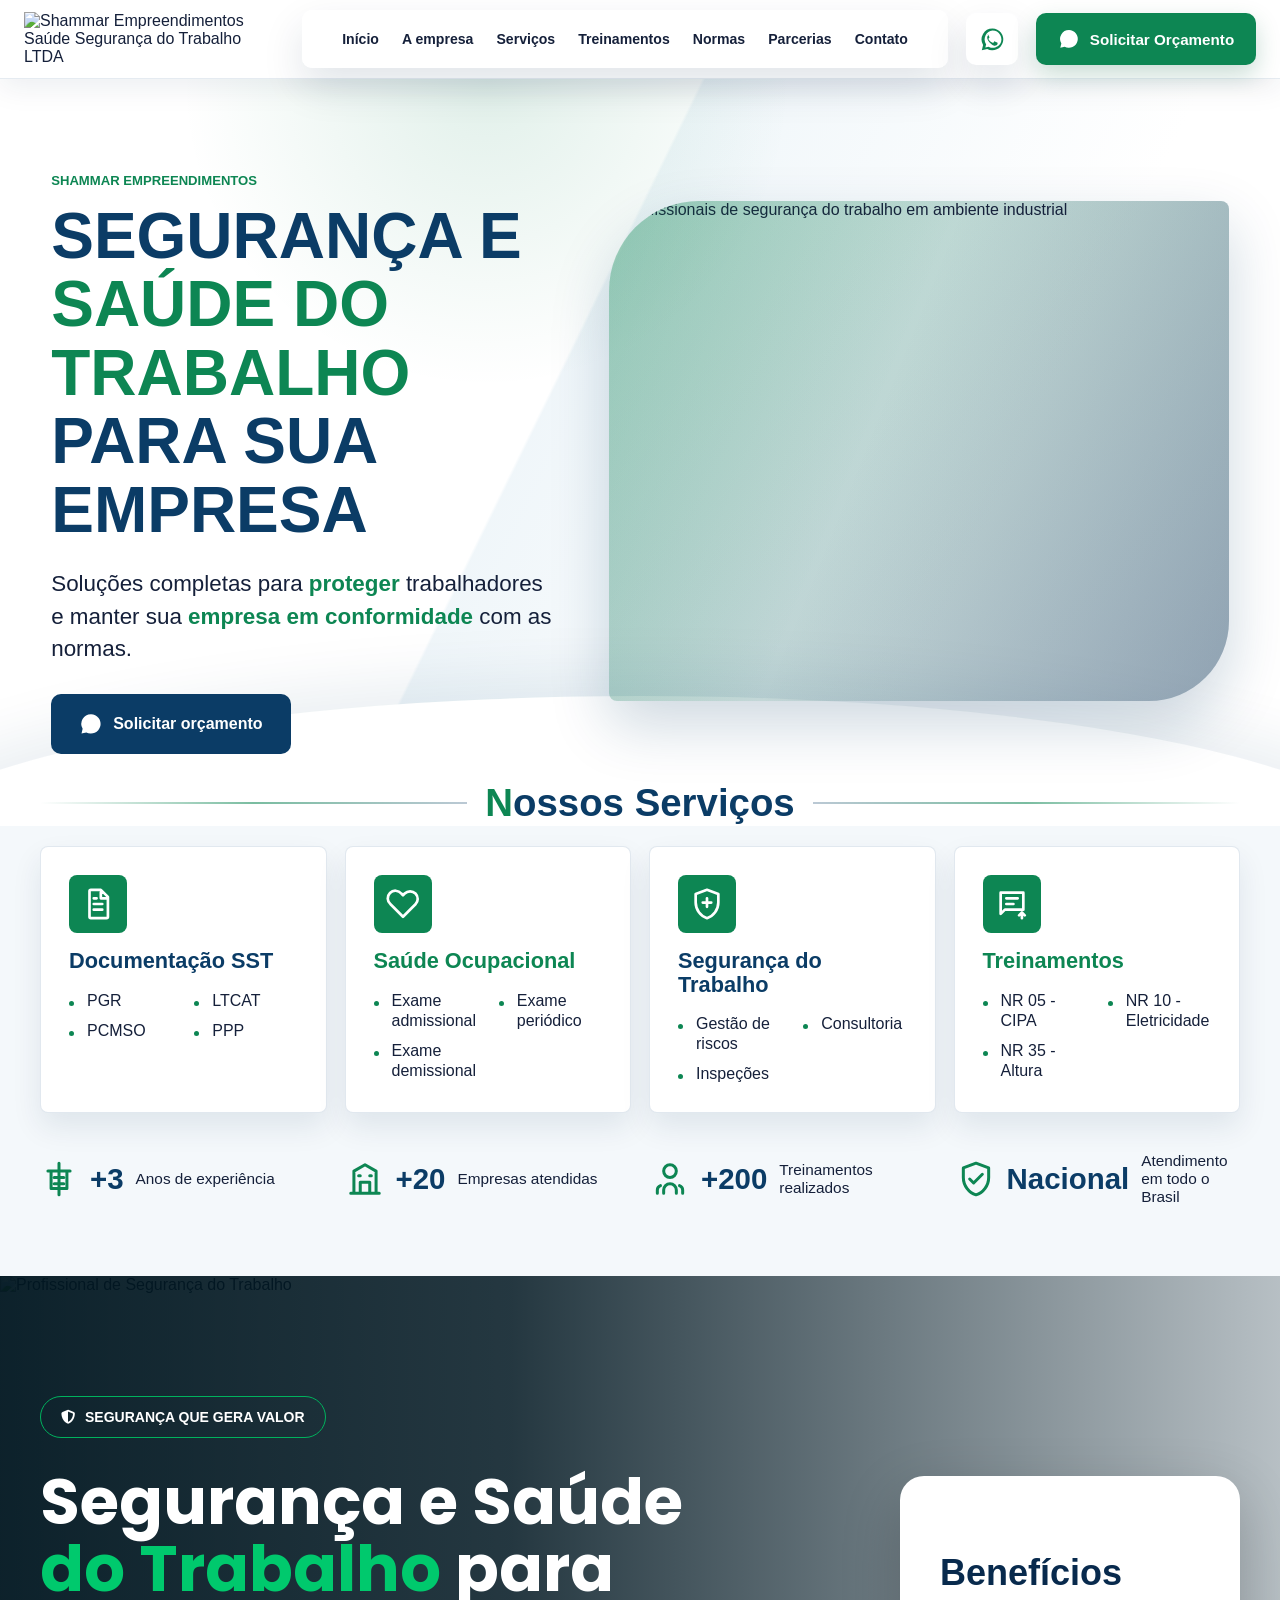
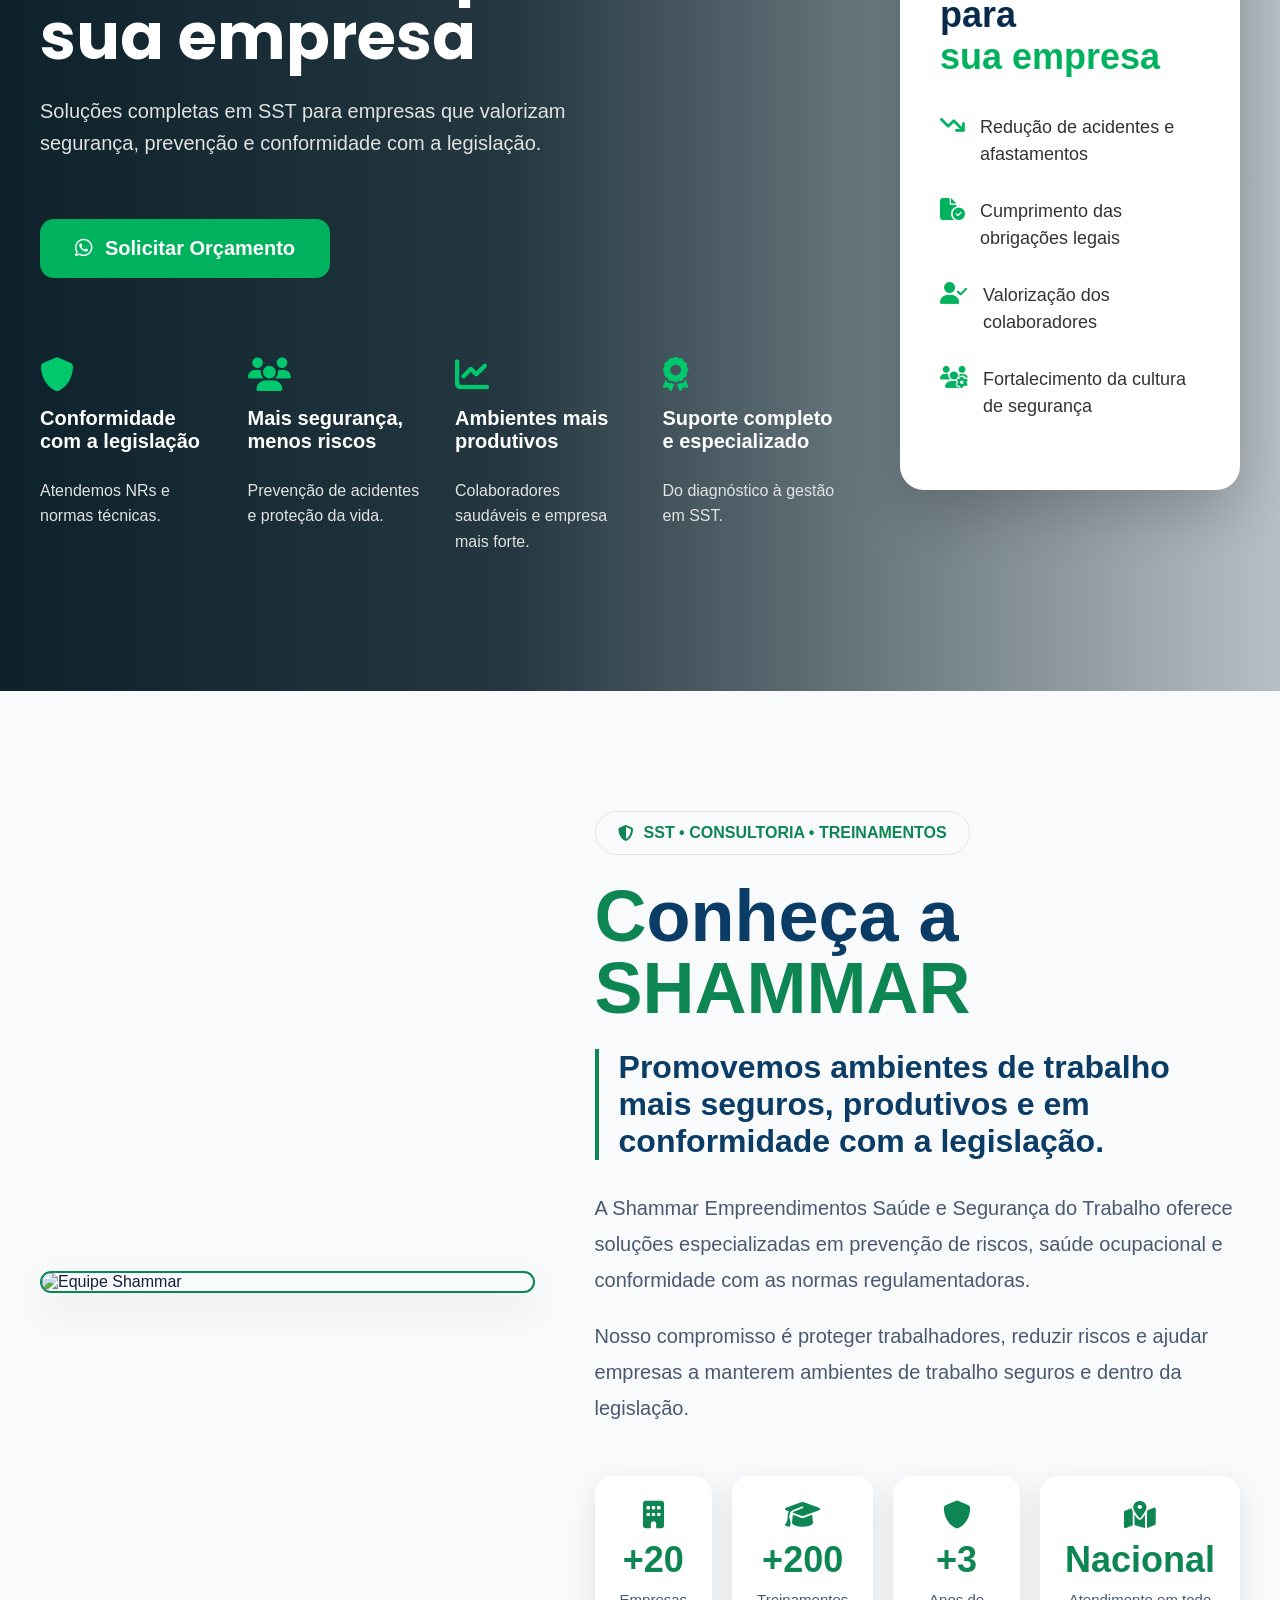
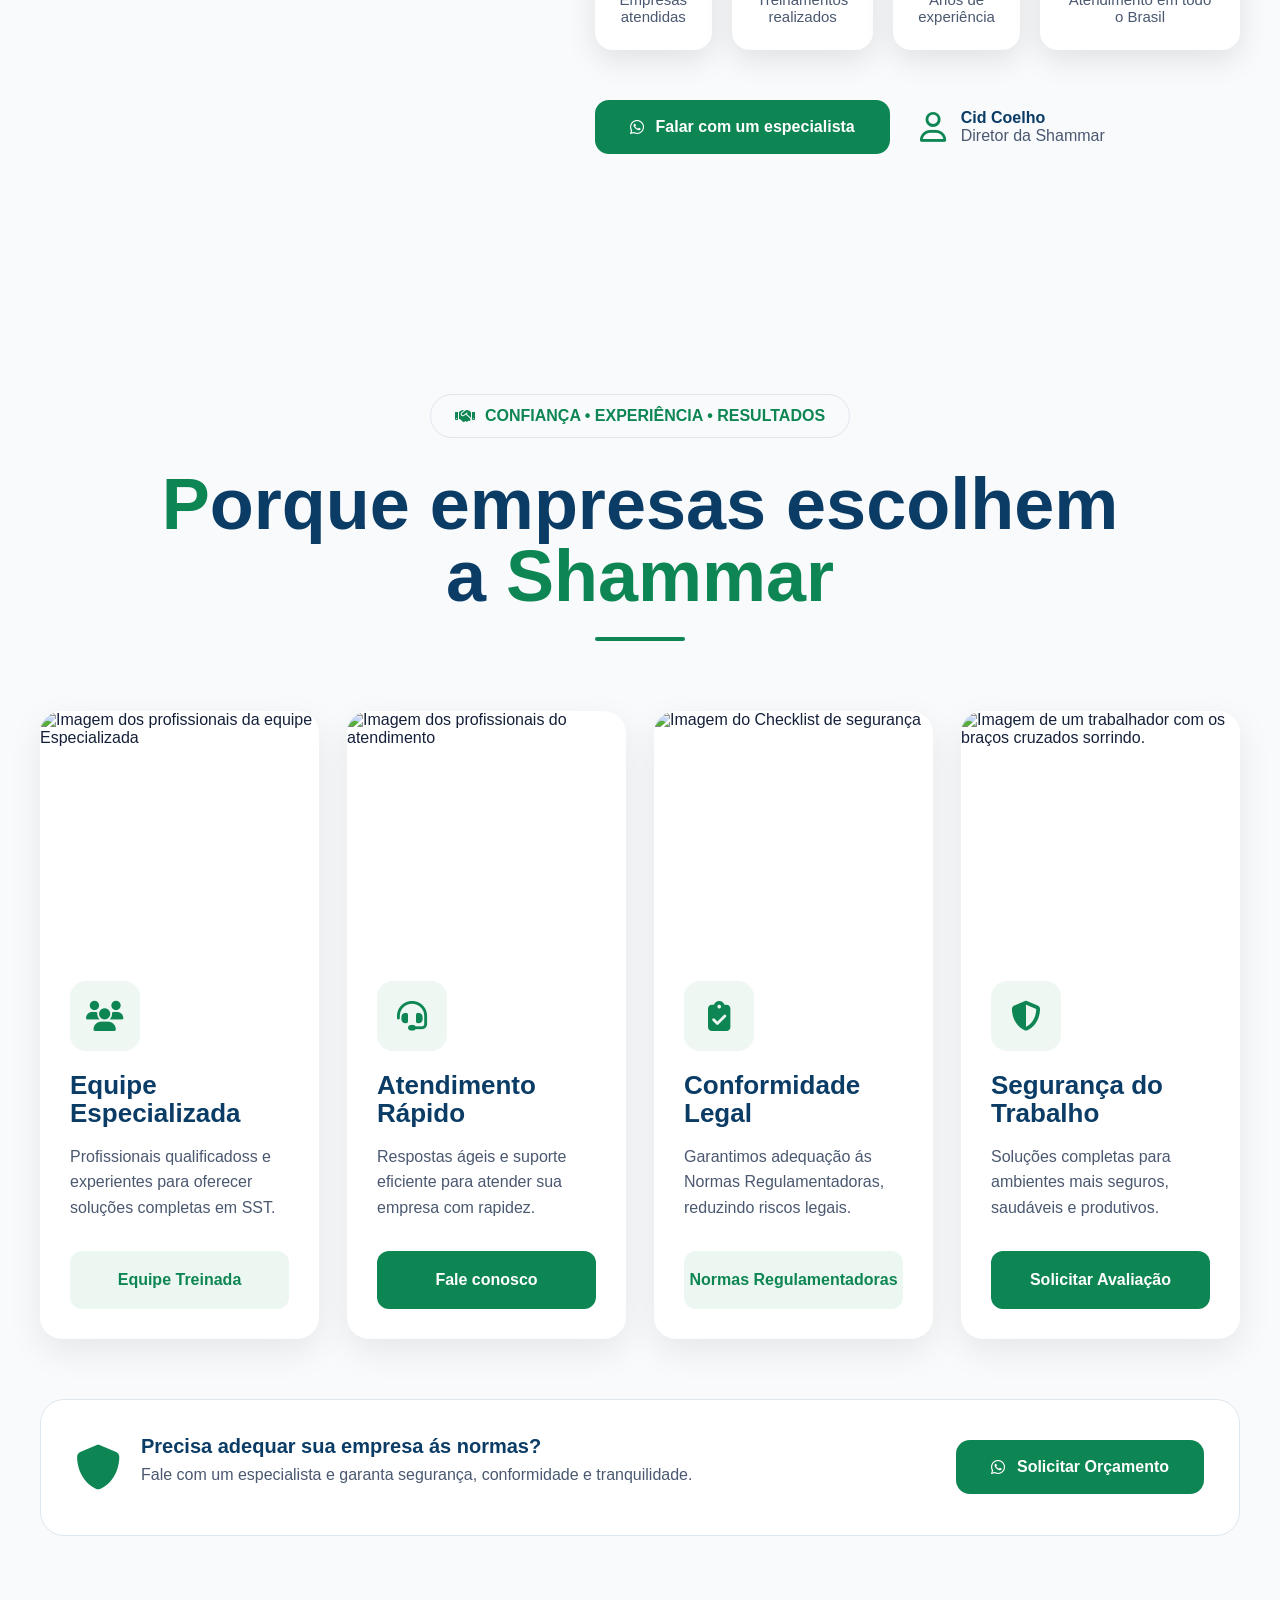
==== index.html @ 4febbff8 "Add files via upload" ====
<!DOCTYPE html>
<html lang="pt-BR">
  <head>
    <meta charset="UTF-8" />
    <meta name="viewport" content="width=desvice-width, initial-scale=1.0" />
    <title>Shammar | Saúde e Segurança do Trabalho</title>
    <link rel="stylesheet" href="styles.css" />
    <link rel="stylesheet" href="https://cdnjs.cloudflare.com/ajax/libs/font-awesome/6.5.2/css/all.min.css">
    <link rel="preconnect" href="https://fonts.googleapis.com">
    <link href="https://fonts.googleapis.com/css2?family=Poppins:wght@300;400;500;600;700;800&display=swap" rel="stylesheet">
  </head>
  <body>
    <header class="site-header" id="inicio">
      <nav class="navbar" aria-label="Navegação principal">
      <div class="navbar-inner">

        <!-- LOGO -->

        <a class="brand" href="#inicio" aria-label="Shammar Empreendimentos">

          <img src="img/logo.png" alt="Shammar Empreendimentos Saúde Segurança do Trabalho LTDA" />
        </a>

        <!-- MENU -->

        <div class="nav-links">
          <a href="#inicio">Início</a>

          <a href="#sobre">A empresa</a>

          <a href="#servicos">Serviços</a>

          <a href="treinamentos.html">Treinamentos</a>

          <a href="#normas">Normas</a>

          <a href="#parcerias">Parcerias</a>

          <a href="#contato">Contato</a>
        </div>

        <!-- WhatsApp  -->
         <a class="whatsapp-icon" data-whatsapp aria-label="Falar pelo WhatsApp" href="#">
          <svg viewBox="0 0 24 24" arial-hidden="true">
            <path d="M12 2.2a9.7 9.7 0 0 0-8.36 14.62L2.5 21.5l4.8-1.1A9.68 9.68 0 1 0 12 2.2Zm0 1.8a7.88 7.88 0 0 1 6.77 11.9 7.84 7.84 0 0 1-9.85 2.7l-.33-.17-2.94.68.7-2.84-.2-.34A7.88 7.88 0 0 1 12 4Zm-3.06 3.9c-.18 0-.46.06-.7.34-.25.28-.94.92-.94 2.24 0 1.32.96 2.6 1.1 2.78.13.18 1.9 2.9 4.61 4.07.64.28 1.15.44 1.54.1.52-.08 1.6-.65 1.82-1.28.23-.63.23-1.17.16-1.28-.07-.12-.25-.18-.52-.31-.27-.14-1.6-.8-1.85-.88-.25-.1-.43-.14-.61.13-.18.27-.7.88-.86 1.06-.16.18-.32.2-.59.07-.27-.14-1.13-.42-2.15-1.33-.8-.72-1.34-1.6-1.5-1.87-.15-.27-.01-.42.12-.55.12-.12.27-.32.4-.47.14-.16.18-.27.27-.45.1-.18.05-.34-.02-.48-.07-.13-.6-1.45-.83-1.98-.22-.52-.44-.45-.61-.46h-.54Z"></path>
          </svg>
         </a>

         <!--BOTÃO ORÇAMENTO -->

         <a class="nav-quote" data-whatsapp href="#">
          <span class="button-icon">
            <svg viewBox="0 0 24 24" arial-hidden="true">
              <path d="M12 2.2a9.7 9.7 0 0 0-8.36 14.62L2.5 21.5l4.8-1.1A9.68 9.68 0 1 0 12 2.2Zm-3.06 5.7c-.18 0-.46.06-.7.34-.25.28-.94.92-.94 2.24 0 1.32.96 2.6 1.1 2.78.13.18 1.9 2.9 4.61 4.07.64.28 1.15.44 1.54.1.52-.08 1.6-.65 1.82-1.28.23-.63.23-1.17.16-1.28-.07-.12-.25-.18-.52-.31-.27-.14-1.6-.8-1.85-.88-.25-.1-.43-.14-.61.13-.18.27-.7.88-.86 1.06-.16.18-.32.2-.59.07-.27-.14-1.13-.42-2.15-1.33-.8-.72-1.34-1.6-1.5-1.87-.15-.27-.01-.42.12-.55.12-.12.27-.32.4-.47.14-.16.18-.27.27-.45.1-.18.05-.34-.02-.48-.07-.13-.6-1.45-.83-1.98-.22-.52-.44-.45-.61-.46h-.54Z"></path>
            </svg>
          </span>
          Solicitar Orçamento
         </a>
      </div>
      </nav>
      
      <section class="hero" aria-labelledby="hero-title">
        <div class="hero-copy">
          <p class="eyebrow">Shammar Empreendimentos</p>
          <h1 id="hero-title" >Segurança e<strong class="h1strong"> saúde do trabalho</strong> para sua empresa</h1>
          <p class="hero-text">
            Soluções completas para <strong class="h1strong">proteger</strong> trabalhadores e manter sua <strong class="h1strong">empresa em conformidade</strong> com as normas.
          </p>
          <div class="hero-actions">
            <a class="primary-action" data-whatsapp href="#">
              <span class="button-icon">
                <svg viewBox="0 0 24 24" aria-hidden="true">
                  <path d="M12 2.2a9.7 9.7 0 0 0-8.36 14.62L2.5 21.5l4.8-1.1A9.68 9.68 0 1 0 12 2.2Zm-3.06 5.7c-.18 0-.46.06-.7.34-.25.28-.94.92-.94 2.24 0 1.32.96 2.6 1.1 2.78.13.18 1.9 2.9 4.61 4.07.64.28 1.15.44 1.54.56.65.2 1.24.17 1.7.1.52-.08 1.6-.65 1.82-1.28.23-.63.23-1.17.16-1.28-.07-.12-.25-.18-.52-.31-.27-.14-1.6-.8-1.85-.88-.25-.1-.43-.14-.61.13-.18.27-.7.88-.86 1.06-.16.18-.32.2-.59.07-.27-.14-1.13-.42-2.15-1.33-.8-.72-1.34-1.6-1.5-1.87-.15-.27-.01-.42.12-.55.12-.12.27-.32.4-.47.14-.16.18-.27.27-.45.1-.18.05-.34-.02-.48-.07-.13-.6-1.45-.83-1.98-.22-.52-.44-.45-.61-.46h-.54Z" />
                </svg>
              </span>
              Solicitar orçamento
            </a>
          </div>
        </div>

        <figure class="hero-media">
          <img src="img/imagem-header.png" alt="Profissionais de segurança do trabalho em ambiente industrial" />
        </figure>
      </section>
    </header>

    <main>
      <section class="services-section" id="servicos" aria-labelledby="services-title">
        <div class="section-heading">
          <span></span>
          <h2 id="services-title">Nossos Serviços</h2>
          <span></span>
        </div>

        <div class="service-grid">
          <article class="service-card">
            <div class="service-icon">
              <svg viewBox="0 0 24 24" aria-hidden="true">
                <path d="M7 2h7l5 5v14a1 1 0 0 1-1 1H7a1 1 0 0 1-1-1V3a1 1 0 0 1 1-1Zm7 1.7V8h4.3M9 12h6M9 16h6M9 8h2" />
              </svg>
            </div>
            <h3>Documentação SST</h3>
            <ul>
              <li>PGR</li>
              <li>LTCAT</li>
              <li>PCMSO</li>
              <li>PPP</li>
            </ul>
          </article>

          <article class="service-card">
            <div class="service-icon">
              <svg viewBox="0 0 24 24" aria-hidden="true">
                <path d="M20.8 4.6a5.4 5.4 0 0 0-7.6 0L12 5.8l-1.2-1.2a5.4 5.4 0 1 0-7.6 7.6L12 21l8.8-8.8a5.4 5.4 0 0 0 0-7.6Z" />
              </svg>
            </div>
            <h3>Saúde Ocupacional</h3>
            <ul>
              <li>Exame admissional</li>
              <li>Exame periódico</li>
              <li>Exame demissional</li>
            </ul>
          </article>

          <article class="service-card">
            <div class="service-icon">
              <svg viewBox="0 0 24 24" aria-hidden="true">
                <path d="M12 2 4 5v6c0 5 3.4 9.6 8 11 4.6-1.4 8-6 8-11V5l-8-3Zm0 6v6M9 11h6" />
              </svg>
            </div>
            <h3>Segurança do Trabalho</h3>
            <ul>
              <li>Gestão de riscos</li>
              <li>Consultoria</li>
              <li>Inspeções</li>
            </ul>
          </article>

          <article class="service-card" id="treinamentos">
            <div class="service-icon">
              <svg viewBox="0 0 24 24" aria-hidden="true">
                <path d="M4 4h16v12H7l-3 3V4Zm4 4h8M8 12h5M17 20l2-2 2 2M19 18v4" />
              </svg>
            </div>
            <h3>Treinamentos</h3>
            <ul>
              <li>NR 05 - CIPA</li>
              <li>NR 10 - Eletricidade</li>
              <li>NR 35 - Altura</li>
            </ul>
          </article>
        </div>

        <div class="stats" id="empresa" aria-label="Informações resumidas da empresa">
          <div class="stat">
            <svg viewBox="0 0 24 24" aria-hidden="true">
              <path d="M12 2v20M5 7h14M7 7v11h10V7M9 11h6M9 15h6" />
            </svg>
            <strong>+3</strong>
            <span>Anos de experiência</span>
          </div>
          <div class="stat">
            <svg viewBox="0 0 24 24" aria-hidden="true">
              <path d="M3 21h18M5 21V7l7-4 7 4v14M9 21v-7h6v7M8 10h1M15 10h1" />
            </svg>
            <strong>+20</strong>
            <span>Empresas atendidas</span>
          </div>
          <div class="stat">
            <svg viewBox="0 0 24 24" aria-hidden="true">
              <path d="M16 21v-2a4 4 0 0 0-8 0v2M12 11a4 4 0 1 0 0-8 4 4 0 0 0 0 8ZM20 21v-2a3 3 0 0 0-2-2.8M4 21v-2a3 3 0 0 1 2-2.8" />
            </svg>
            <strong>+200</strong>
            <span>Treinamentos realizados</span>
          </div>
          <div class="stat">
            <svg viewBox="0 0 24 24" aria-hidden="true">
              <path d="M12 2 4 5v6c0 5 3.4 9.6 8 11 4.6-1.4 8-6 8-11V5l-8-3ZM8 12l2.5 2.5L16 9" />
            </svg>
            <strong>Nacional</strong>
            <span>Atendimento em todo o Brasil</span>
          </div>
        </div>
      </section>

      <section class="placeholder-section" id="normas" aria-label="Normas"></section>
      <section class="placeholder-section" id="parcerias" aria-label="Parcerias"></section>
      <section class="placeholder-section" id="contato" aria-label="Contato"></section>

      <!-- SEÇÃO: SEGUANÇA QUE GERA VALOR: -->
       <section class="hero-sec1">

    <div class="hero-image">

        <img
            src="img/body-img-inicio.png"
            alt="Profissional de Segurança do Trabalho">

    </div>

    <div class="hero-overlay"></div>

    <div class="hero-container">

                <!-- Conteúdo esquerdo -->
                <div class="hero-content">

                    <span class="hero-badge">
                        <i class="fa-solid fa-shield-halved"></i>
                        SEGURANÇA QUE GERA VALOR
                    </span>

                    <h1 class="h1-sec1">
                        Segurança e Saúde
                        <span>do Trabalho</span>
                        para sua empresa
                    </h1>

                    <p>
                        Soluções completas em SST para empresas que valorizam
                        segurança, prevenção e conformidade com a legislação.
                    </p>

                    <a href="https://wa.me/5591999999999?text=Olá,%20gostaria%20de%20solicitar%20um%20orçamento%20para%20serviços%20de%20SST."
                        target="_blank" class="btn-whatsapp">
                        <i class="fa-brands fa-whatsapp"></i>
                        Solicitar Orçamento
                    </a>

                    <div class="hero-features">

                        <div class="feature">
                            <i class="fa-solid fa-shield"></i>
                            <h4>Conformidade com a legislação</h4>
                            <p>Atendemos NRs e normas técnicas.</p>
                        </div>

                        <div class="feature">
                            <i class="fa-solid fa-users"></i>
                            <h4>Mais segurança, menos riscos</h4>
                            <p>Prevenção de acidentes e proteção da vida.</p>
                        </div>

                        <div class="feature">
                            <i class="fa-solid fa-chart-line"></i>
                            <h4>Ambientes mais produtivos</h4>
                            <p>Colaboradores saudáveis e empresa mais forte.</p>
                        </div>

                        <div class="feature">
                            <i class="fa-solid fa-award"></i>
                            <h4>Suporte completo e especializado</h4>
                            <p>Do diagnóstico à gestão em SST.</p>
                        </div>

                    </div>

                </div>

                <!-- Card lateral -->
                <div class="benefits-card">

                    <h3>
                        Benefícios para
                        <span>sua empresa</span>
                    </h3>

                    <ul>

                        <li>
                            <i class="fa-solid fa-arrow-trend-down"></i>
                            Redução de acidentes e afastamentos
                        </li>

                        <li>
                            <i class="fa-solid fa-file-circle-check"></i>
                            Cumprimento das obrigações legais
                        </li>

                        <li>
                            <i class="fa-solid fa-user-check"></i>
                            Valorização dos colaboradores
                        </li>

                        <li>
                            <i class="fa-solid fa-users-gear"></i>
                            Fortalecimento da cultura de segurança
                        </li>

                    </ul>

                </div>

            </div>

        </section>

        <!-- SEÇÃO: CONHEÇA A SHAMMAR: -->
       <section class="about-shammar" id="sobre">

    <div class="about-container">

        <!-- FOTO -->
        <div class="about-image">

            <!-- ADICIONE SUA IMAGEM AQUI -->
            <img src="img/img-fundo-sbr.png" alt="Equipe Shammar">

        </div>

        <!-- CONTEÚDO -->
        <div class="about-content">

            <span class="about-badge">
                <i class="fa-solid fa-shield-halved"></i>
                SST • CONSULTORIA • TREINAMENTOS
            </span>

            <h2>
                Conheça a
                <span>SHAMMAR</span>
            </h2>

            <div class="about-highlight">

                <p>
                    Promovemos ambientes de trabalho mais seguros,
                    produtivos e em conformidade com a legislação.
                </p>

            </div>

            <p class="about-text">

                A Shammar Empreendimentos Saúde e Segurança do Trabalho
                oferece soluções especializadas em prevenção de riscos,
                saúde ocupacional e conformidade com as normas
                regulamentadoras.

            </p>

            <p class="about-text">

                Nosso compromisso é proteger trabalhadores,
                reduzir riscos e ajudar empresas a manterem
                ambientes de trabalho seguros e dentro da legislação.

            </p>

            <!-- ESTATÍSTICAS -->
            <div class="about-stats">

                <div class="about-stat">
                    <i class="fa-solid fa-building"></i>
                    <strong>+20</strong>
                    <span>Empresas atendidas</span>
                </div>

                <div class="about-stat">
                    <i class="fa-solid fa-graduation-cap"></i>
                    <strong>+200</strong>
                    <span>Treinamentos realizados</span>
                </div>

                <div class="about-stat">
                    <i class="fa-solid fa-shield"></i>
                    <strong>+3</strong>
                    <span>Anos de experiência</span>
                </div>

                <div class="about-stat">
                    <i class="fa-solid fa-map-location-dot"></i>
                    <strong>Nacional</strong>
                    <span>Atendimento em todo o Brasil</span>
                </div>

            </div>

            <!-- RODAPÉ -->
            <div class="about-footer">

                <a href="#" class="about-btn" data-whatsapp>

                    <i class="fa-brands fa-whatsapp"></i>
                    Falar com um especialista

                </a>

                <div class="about-director">

                    <i class="fa-regular fa-user"></i>

                    <div>

                        <strong>Cid Coelho</strong>
                        <span>Diretor da Shammar</span>

                    </div>

                </div>

            </div>

        </div>

    </div>

</section>

<!-- SEÇÃO: PORQUE AS EMPRESAS ESCOLHEM A SHAMMAR: -->
 <section class="why-shammar">
  <div class="why-header">
    <span class="why-badge">
      <i class="fa-solid fa-handshake"></i>
      CONFIANÇA • EXPERIÊNCIA • RESULTADOS
    </span>
    <h2>
      Porque empresas escolhem a <span>Shammar</span>
    </h2>
    <div class="why-line"></div> <!--Linha verde abaixo-->
  </div>
  <div class="why-grid">
    <!-- CARD 01 -->
     <article class="why-card">
      <div class="why-image">
        <img src="img/equipe-especializada.png" alt="Imagem dos profissionais da equipe Especializada">
      </div>
      <div class="why-body">
        <div class="why-icon">
          <i class="fa-solid fa-users"></i>
          
        </div>
        <h3>
          Equipe Especializada
        </h3>
        <p>
         Profissionais qualificadoss e experientes para oferecer soluções completas em SST.
        </p>
        <span class="why-label">
          Equipe Treinada
        </span>
      </div>

     </article>
     <!-- CARD 02 -->
     <article class="why-card">
      <div class="why-image">
        <img src="img/atendimento-rapido.png" alt="Imagem dos profissionais do atendimento">
      </div>
      <div class="why-body">
        <div class="why-icon">
          <i class="fa-solid fa-headset"></i>
        </div>
        <h3>
          Atendimento Rápido
        </h3>
        <p>
          Respostas ágeis e suporte eficiente para atender sua empresa com rapidez.
        </p>
        <a href="#" class="why-btn" data-whatsapp-atendimento>
          Fale conosco
        </a>
      </div>

     </article>
     <!-- CARD 03 -->
      <article class="why-card">
        <div  class="why-image">
          <img src="img/conformidade-legal.png" alt="Imagem do Checklist de segurança">
        </div>
        <div class="why-body">
          <div class="why-icon">
            <i class="fa-solid fa-clipboard-check"></i>
          </div>
          <h3>
            Conformidade Legal
          </h3>
          <p>
            Garantimos adequação ás Normas Regulamentadoras, reduzindo riscos legais.
          </p>
          <span class="why-label">
            Normas Regulamentadoras
          </span>
        </div>
      </article>
      <!-- CARD 04 -->
       <article class="why-card">
        <div class="why-image">
          <img src="img/seguranca-trabalho.png" alt="Imagem de um trabalhador com os braços cruzados sorrindo.">
        </div>
        <div class="why-body">
          <div class="why-icon">
            <i class="fa-solid fa-shield-halved"></i>
          </div>
          <h3>
            Segurança do Trabalho
          </h3>
          <p>
            Soluções completas para ambientes mais seguros, saudáveis e produtivos.
          </p>
          <a href="#" class="why-btn" data-whatsapp-avaliacao>
            Solicitar Avaliação
          </a>
        </div>
       </article>
  </div>
  <!-- CTA FINAL -->
   <div class="why-cta">
    <div class="why-cta-left">
      <i class="fa-solid fa-shield"></i>
      <div>
        <h4>
          Precisa adequar sua empresa ás normas?
        </h4>
        <p>
          Fale com um especialista e garanta segurança, conformidade e tranquilidade. 
        </p>
      </div>
    </div>
    <a href="https://wa.me/+559182747641?text=Olá,%20gostaria%20de%20solicitar%20um%20orçamento." target="_blank" class="why-cta-btn">
      <i class="fa-brands fa-whatsapp"></i>
       Solicitar Orçamento
    </a>
   </div>
</section>

     
    </main>

    <script>
      const whatsappNumber = "+559182747641";
      const message = "Olá, gostaria de solicitar um orçamento para serviços de SST.";
      const whatsappUrl = `https://wa.me/${whatsappNumber}?text=${encodeURIComponent(message)}`;

      document.querySelectorAll("[data-whatsapp]").forEach((link) => {
        link.href = whatsappUrl;
        link.target = "_blank";
        link.rel = "noopener noreferrer";
      });
    </script>
  </body>
</html>
---- styles.css ----
:root {
  --green: #0d8653;
  --green-dark: #08663f;
  --blue: #0b3c66;
  --blue-deep: #082b4b;
  --ink: #15203a;
  --muted: #4a5870;
  --line: #dfe7ee;
  --surface: #ffffff;
  --soft: #f4f8fb;
  --shadow: 0 18px 42px rgba(7, 43, 75, 0.12);
}

* {
  box-sizing: border-box;
}

html {
  scroll-behavior: smooth;
}

body {
  margin: 0;
  font-family: "Segoe UI", Arial, sans-serif;
  color: var(--ink);
  background: var(--soft);
}

a {
  color: inherit;
  text-decoration: none;
}

img {
  display: block;
  max-width: 100%;
}

.site-header {
  position: relative;
  overflow: hidden;
  min-height: 720px;
  padding: 105px clamp(18px, 4vw, 56px) 72px;
  background:
    radial-gradient(circle at 38% 10%, rgba(13, 134, 83, 0.12), transparent 28%),
    linear-gradient(
      116deg,
       rgba(255, 255, 255, 0.98) 0%, 
       rgba(255, 255, 255, 0.94) 44%, 
       rgba(229, 240, 246, 0.58) 44.2%,
        rgba(255, 255, 255, 0.88) 74%
        ),
    #ffffff;
}

.site-header::before {
  content: "";
  position: absolute;
  inset: auto -10% -200px -10%;
  height: 330px;
  background: #fff;
  border-radius: 50% 50% 0 0;
  box-shadow: 0 -24px 55px rgba(11, 60, 102, 0.08);
}

/* =========================================
   NAVBAR FIXA 
========================================= */

.navbar {
  position: fixed;
  top: 0;
  left: 0;
  width: 100%;
  z-index: 9999;
  padding: 10px 24px;
  background: rgba(255, 255, 255, 0.97);
  backdrop-filter: blur(12px);
  -webkit-backdrop-filter: blur(12px);
  border-bottom: 1px solid rgba(223, 231, 238, 0.8);
  box-shadow: 0 8px 30px rgba(7, 43, 75, 0.08);
}

/* ESTRUTURA DA NAVBAR - CONTAINER */

.navbar-inner {
  width: 100%;
  max-width: 1480px;
  margin: 0 auto;
  display: grid;
  /*
      Logo | Menu | WhatsApp | Orçamento
    */
  grid-template-columns: 
    260px
    minmax(0, 1fr)
    52px
    220px;
  align-items: center;
  gap: 18px;
  min-width: 0;
}


section[id] {
  scroll-margin-top: 110px;
}

/* LOGO */
.brand {
  display: flex;
  align-items: center;
  min-width: 0;
}

.brand img {
  display: block;
  width: 260px;
  max-width: 100%;
  height: auto;
}

/* MENU */

.nav-links {
  display: flex;
  align-items: center;
  justify-content: center;
  gap: clamp(14px, 1.8vw, 28px);
  min-width: 0;
  min-height: 58px;
  padding: 0 15px;
  background: rgba(255, 255, 255, 0.96);
  border-radius: 10px;
  box-shadow: var(--shadow);
  font-size: clamp(0.88rem, 0.95vw, 1.05rem);
  font-weight: 600;
  white-space: nowrap;
  overflow-x: auto;
  overflow-y: hidden;
  scrollbar-width: none;
  -webkit-overflow-scrolling: touch;
  overscroll-behavior-x: contain;
  touch-action: pan-x;
}

.nav-links::-webkit-scrollbar {
  display: none;
}

.nav-links a {
  flex: 0 0 auto;
  white-space: nowrap;
  transition: 
    color 0.2s ease,
    transform 0.2s ease;
}

.nav-links a:hover,
.nav-links a:focus-visible {
  color: var(--green);
  transform: translateY(-1px);
}

/* WHATSAPP */

.whatsapp-icon {
  width: 52px;
  height: 52px;
  display: inline-flex;
  align-items: center;
  justify-content: center;
  flex-shrink: 0;
  color: var(--green);
  background: #ffffff;
  border-radius: 10px;
  box-shadow: var(--shadow);
  text-decoration: none;
}

.whatsapp-icon svg {
  width: 27px;
  height: 27px;
  display: block;
  fill: currentColor;
}

/* BOTÃO ORÇAMENTO */
.nav-quote {
  width: 220px;
  min-height: 52px;
  display: inline-flex;  
  align-items: center;
  justify-content: center;
  gap: 10px;
  flex-shrink: 0;
  padding: 0 18px;
  background: var(--green);
  color: #ffffff;
  border-radius: 10px;
  font-size: 0.95rem;
  font-weight: 800;
  text-decoration: none;
  box-shadow: 0 10px 24px rgba(8, 102, 63, 0.22);
  transition: 
    transform 0.2s ease,
    background 0.2s ease;
}

.nav-quote:hover,
.nav-quote:focus-visible {
  background: var(--green-dark);
  transform: translateY(-2px);
}

/* ÍCONE DO BOTÃO */

.nav-quote .button-icon {
  width: 22px;
  height: 22px;
  display: inline-flex;
  align-items: center;
  justify-content: center;
  flex: 0 0 auto;
}

.nav-quote .button-icon svg {
  width: 22px;
  height: 22px;
  display: block;
  fill: currentColor;
}

.hero {
  position: relative;
  z-index: 2;
  display: grid;
  grid-template-columns: minmax(320px, 0.9fr) minmax(420px, 1.1fr);
  align-items: center;
  gap: clamp(24px, 4vw, 64px);
  max-width: 1480px;
  margin: 44px auto 0;
}

.hero-copy {
  padding-top: 24px;
}

.eyebrow {
  margin: 0 0 14px;
  color: var(--green);
  font-size: 0.82rem;
  font-weight: 800;
  letter-spacing: 0;
  text-transform: uppercase;
}

h1 {
  max-width: 710px;
  margin: 0;
  color: var(--blue);
  font-size: clamp(2.55rem, 5vw, 5.35rem);
  line-height: 1.07;
  letter-spacing: 0;
  text-transform: uppercase;
  font-weight: 900;
}

.h1strong {
  color: var(--green);
}

.hero-text {
  max-width: 620px;
  margin: 24px 0 28px;
  color: var(--ink);
  font-size: clamp(1.16rem, 1.75vw, 1.85rem);
  line-height: 1.45;
}

.hero-text::first-letter {
  text-transform: uppercase;
}

.hero-actions {
  display: flex;
  flex-wrap: wrap;
  gap: 16px;
}

.primary-action {
  display: inline-flex;
  align-items: center;
  justify-content: center;
  gap: 10px;
  min-height: 60px;
  padding: 0 28px;
  background: var(--blue);
  color: #ffffff;
  border-radius: 10px;
  font-size: clamp(1rem, 1.2vw, 1.15rem);
  font-weight: 700;
  text-decoration: none;
  line-height: 1;
  box-sizing: border-box;
}

.primary-action .button-icon {
  width: 24px;
  height: 24px;
  display: inline-flex;
  align-items: center;
  justify-content: center;
  flex: 0 0 auto;
}

.primary-action .button-icon svg {
  width: 24px;
  height: 24px;
  display: block;
  fill: currentColor;
}

.primary-action:hover,
.primary-action:focus-visible {
  background: var(--blue-deep);
  transform: translateY(-2px);
}

.hero-media {
  position: relative;
  margin: 0;
  min-height: 360px;
  overflow: hidden;
  border-radius: 90px 8px 80px 8px;
  background: linear-gradient(135deg, rgba(13, 134, 83, 0.26), rgba(11, 60, 102, 0.24));
  box-shadow: 0 24px 60px rgba(11, 60, 102, 0.2);
}

.hero-media::after {
  content: "";
  position: absolute;
  inset: 0;
  background: linear-gradient(112deg, rgba(13, 134, 83, 0.2), transparent 43%, rgba(8, 43, 75, 0.28));
  pointer-events: none;
}

.hero-media img {
  width: 100%;
  height: 100%;
  min-height: 500px;
  object-fit: cover;
}

.services-section {
  position: relative;
  z-index: 4;
  max-width: 1480px;
  margin: -42px auto 0;
  padding: 0 clamp(18px, 4vw, 40px) 56px;
}

.section-heading {
  display: grid;
  grid-template-columns: 1fr auto 1fr;
  align-items: center;
  gap: 18px;
  margin-bottom: 24px;
}

.section-heading span {
  height: 2px;
  background: linear-gradient(90deg, transparent, rgba(13, 134, 83, 0.55), rgba(11, 60, 102, 0.28));
}

.section-heading span:last-child {
  background: linear-gradient(90deg, rgba(11, 60, 102, 0.28), rgba(13, 134, 83, 0.55), transparent);
}

h2 {
  margin: 0;
  color: var(--blue);
  font-size: clamp(2rem, 3vw, 3rem);
  line-height: 1;
  font-weight: 900;
  letter-spacing: 0;
}

h2::first-letter {
  color: var(--green);
}

.service-grid {
  display: grid;
  grid-template-columns: repeat(4, minmax(0, 1fr));
  gap: 18px;
}

.service-card {
  min-height: 220px;
  padding: 28px;
  background: var(--surface);
  border: 1px solid rgba(223, 231, 238, 0.92);
  border-radius: 8px;
  box-shadow: 0 14px 30px rgba(7, 43, 75, 0.09);
}

.service-icon {
  display: grid;
  width: 58px;
  height: 58px;
  place-items: center;
  margin-bottom: 16px;
  color: #ffffff;
  background: var(--green);
  border-radius: 8px;
}

.service-icon svg {
  width: 34px;
  height: 34px;
  fill: none;
  stroke: currentColor;
  stroke-linecap: round;
  stroke-linejoin: round;
  stroke-width: 1.9;
}

.service-card h3 {
  margin: 0 0 18px;
  color: var(--blue);
  font-size: clamp(1.28rem, 1.7vw, 1.55rem);
  line-height: 1.08;
  font-weight: 900;
}

.service-card:nth-child(even) h3 {
  color: var(--green);
}

.service-card ul {
  display: grid;
  grid-template-columns: repeat(2, minmax(0, 1fr));
  gap: 10px 22px;
  margin: 0;
  padding: 0;
  list-style: none;
  color: var(--ink);
  font-size: clamp(1rem, 1.2vw, 1.18rem);
  line-height: 1.25;
}

.service-card li {
  position: relative;
  padding-left: 18px;
}

.service-card li::before {
  content: "";
  position: absolute;
  top: 0.62em;
  left: 0;
  width: 5px;
  height: 5px;
  border-radius: 999px;
  background: var(--green);
}

.stats {
  display: grid;
  grid-template-columns: repeat(4, minmax(0, 1fr));
  gap: 22px;
  margin-top: 28px;
}

.stat {
  display: grid;
  grid-template-columns: auto auto 1fr;
  align-items: center;
  gap: 12px;
  min-height: 76px;
  color: var(--blue);
}

.stat svg {
  width: 38px;
  height: 38px;
  fill: none;
  stroke: var(--green);
  stroke-linecap: round;
  stroke-linejoin: round;
  stroke-width: 1.9;
}

.stat strong {
  font-size: clamp(1.45rem, 2.3vw, 2.25rem);
  line-height: 1;
  font-weight: 900;
}

.stat span {
  color: var(--ink);
  font-size: clamp(0.95rem, 1.2vw, 1.15rem);
  line-height: 1.18;
}

.placeholder-section {
  height: 1px;
}



/* SECÇAO: SEGURANÇA QUE GERA VALOR: */

.hero-sec1 {

    position: relative;

    min-height: 850px;

    overflow: hidden;

    display: flex;

    align-items: center;
}

.hero-image {

    position: absolute;

    inset: 0;

    width: 100%;
    height: 100%;

    z-index: 1;
}

.hero-image img {

    width: 100%;
    height: 100%;

    object-fit: cover;

    object-position: center right;
}

.hero-overlay {

    position: absolute;

    inset: 0;

    background:
    linear-gradient(
        90deg,
        rgba(0,22,32,.95) 0%,
        rgba(0,22,32,.85) 40%,
        rgba(0,22,32,.25) 100%
    );

    z-index: 2;
}

.hero-container{

    position: relative;

    z-index: 3;

    width: 100%;

    max-width: 1400px;

    margin: auto;

    display:flex;

    justify-content:space-between;

    align-items:center;

    gap:60px;

    padding:120px 40px;
}

.hero-content{
    width:100%;
    color:white;
    max-width: 800px;
}

.hero-badge{
    display:inline-flex;
    align-items:center;
    gap:10px;

    border:1px solid #00b25d;
    border-radius:50px;

    padding:12px 20px;

    font-size:14px;
    font-weight:600;
}

.hero-sec1 h1{
    margin-top:30px;
    color: #ffffff;
    font-family: 'Poppins', sans-serif;
    font-size:64px;
    line-height:1.05;
    font-weight:700;
    text-transform: none;
    max-width: 700px;
}

.hero-sec1 h1 span{
    color:#00c96d;
}

.hero-sec1 p{
    margin-top: 25px;
    max-width: 620px;
    font-size: 20px;
    line-height: 1.6;
    color: #e2e2e2;
}

.btn-whatsapp{
    margin-top:40px;

    display:inline-flex;
    align-items:center;
    gap:12px;

    text-decoration:none;

    background:#00b25d;
    color:white;

    padding:18px 35px;

    border-radius:14px;

    font-size:20px;
    font-weight:700;

    transition:.3s;
}

.btn-whatsapp:hover{
    transform:translateY(-3px);
    background:#00994f;
}

.hero-features{
    margin-top:80px;

    display:grid;
    grid-template-columns:repeat(4,1fr);
    gap:30px;
}

.feature i{
    font-size:34px;
    color:#00c96d;
}

.feature h4{
    margin-top:15px;
    margin-bottom:10px;

    font-size:20px;
}

.feature p{
    font-size:16px;
    line-height:1.6;
}

.benefits-card{

    width:360px;

    background:white;

    border-radius:24px;

    padding:40px;

    box-shadow:
    0 20px 60px rgba(0,0,0,.20);
}

.benefits-card h3{
    font-size:36px;
    color:#082a4d;
}

.benefits-card span{
    display:block;
    color:#00b25d;
}

.benefits-card ul{
    list-style:none;
    padding:0;
    margin-top:35px;
}

.benefits-card li{
    display:flex;
    gap:15px;

    margin-bottom:30px;

    font-size:18px;
    line-height:1.5;

    color:#333;
}

.benefits-card i{
    color:#00b25d;
    font-size:22px;
}


/* SEÇÃO: CONHEÇA A SHAMMAR: */
.about-shammar {
  position: relative;
  padding: 120px 40px;
  background: #f8fafc;
}

.about-container {
  max-width: 1400px;
  margin: auto;
  display: grid;
  grid-template-columns: 1fr 1.1fr;
  gap: 60px;
  align-items: center;
}

.about-image {
  border: 2px solid #0d8653;
  border-radius: 20px;
  overflow: hidden;
  box-shadow: 0 15px 40px rgba(0,0,0,.08);
}

.about-badge {
  display: inline-flex;
  align-items: center;
  gap: 10px;
  padding: 12px 22px;
  border: 1px solid #dfe7ee;
  border-radius: 50px;
  color: #0d8653;
  font-weight: 700;
}

.about-badge i {
  color: #0d8653;
}

.about-content h2 {
  margin: 25px 0;
  font-size: 72px;
  line-height: 1;
  color: #0b3c66;
}

.about-content h2 span {
  display: block;
  color: #0d8653;
}

.about-highlight {
  border-left: 4px solid #0d8653;
  padding-left: 20px;
  margin-bottom: 30px;
}

.about-highlight p {
  margin: 0;
  font-size: 32px;
  font-weight: 600;
  color: #0b3c66;
}

.about-text {
  font-size: 20px;
  line-height: 1.8;
  color: #4a5870;
  margin-bottom: 20px;
}

.about-stats {
  display: grid;
  grid-template-columns: repeat(4,1fr);
  gap: 20px;
  margin-top: 50px;
}

.about-stat {
  background: #fff;
  border-radius: 18px;
  padding: 25px;
  text-align: center;
  box-shadow: 0 10px 30px rgba(0,0,0,.10);
}

.about-stat i {
  font-size: 28px;
  color: #0d8653;
}

.about-stat strong {
  display: block;
  margin-top: 10px;
  font-size: 36px;
  color: #0d8653;
}

.about-stat span {
  display: block;
  margin-top: 10px;
  font-size: 15px;
  color: #4a5870;
}

.about-footer {
  display: flex;
  align-items: center;
  gap: 30px;
  margin-top: 50px;
}

.about-btn {
  display: inline-flex;
  align-items: center;
  gap: 12px;
  background: #0d8653;
  color: #fff;
  padding: 18px 35px;
  border-radius: 14px;
  font-weight: 700;
  transition: .3s;
}

.about-btn:hover {
  background: #08663f;
  transform: translateY(-3px);
}

.about-director {
  display: flex;
  align-items: center;
  gap: 15px;
}

.about-director i {
  font-size: 30px;
  color: #0d8653;
}

.about-director strong {
  display: block;
  color: #0b3c66;
}

.about-director span {
  color: #4a5870;
}


/* SEÇÃO: PORQUE EMPRESAS ESCOLHEM A SHAMMAR: */
.why-shammar {
  padding: 120px 40px;
  background: #f8fafc;
}

.why-header {
  text-align: center;
  max-width: 1000px;
  margin: auto;
}

.why-badge {
  display: inline-flex;
  align-items: center;
  gap: 10px;
  padding: 12px 24px;
  border: 1px solid #dfe7ee;
  border-radius: 50px;
  color: #0d8653;
  font-weight: 700;
}

.why-header h2 {
  margin-top: 30px;
  font-size: 72px;
  color: #0b3c66;
}

.why-header h2 span {
  color: #0d8653;
}

.why-line {
  width: 90px;
  height: 4px;
  background: #0d8653;
  border-radius: 50px;
  margin: 25px auto 0;
}

.why-grid {
  max-width: 1400px;
  margin: 70px auto 0;
  display: grid;
  grid-template-columns: repeat(4,1fr);
  gap: 28px;
}

.why-card {
  background: #fff;
  border-radius: 22px;
  overflow: hidden;
  box-shadow: 0 12px 35px rgba(0,0,0,.08);
  transition: .35s;
}

.why-card:hover {
  transform: translateY(-8px);
}

.why-image {
  height: 240px;
}

.why-image img {
  width: 100%;
  height: 100%;
  object-fit: cover;
}
/* TESTE PARA AS IMAGENS: */
.why-card-image {
  width: 100%;
  aspect-ratio: 10 / 7;
  overflow: hidden;
}

.why-card-image img {
  width: 100%;
  height: 100%;
  object-fit: cover;
  object-position: center;
  display: block;
  /*Aspect radio mantém todos os cards exatamentes iguais. o Object-fit: cover impede que a imagem seja deformada.*/
}

.why-body {
  padding: 30px;
}

.why-icon {
  width: 70px;
  height: 70px;
  display: flex;
  align-items: center;
  justify-content: center;
  border-radius: 16px;
  background: #eef7f2;
  color: #0d8653;
  font-size: 30px;
}

.why-body h3 {
  margin-top: 20px;
  margin-bottom: 15px;
  color: #0b3c66;
  font-size: 26px;
  line-height: 1.1;
}

.why-body p{
  color: #4a5870;
  line-height: 1.6;
  font-size: 16px;
}

.why-label, .why-btn {
  display: flex;
  justify-content: center;
  align-items: center;
  margin-top: 30px;
  min-height: 58px;
  border-radius: 12px;
  font-weight: 700;
}

.why-label {
  background: #edf7f1;
  color: #0d8653;
}

.why-btn {
  background: #0d8653;
  color: #fff;
}

.why-btn:hover {
  background: #08663f;
}

.why-cta {
  max-width: 1400px;
  margin: 60px auto 0;
  padding: 35px;
  background: #fff;
  border-radius: 24px;
  display: flex;
  justify-content: space-between;
  align-items: center;
  gap: 30px;
  border: 1px solid #dfe7ee;
}

.why-cta-left {
  display: flex;
  align-items: center;
  gap: 20px;
}

.why-cta-left i {
  font-size: 45px;
  color: #0d8653;
}

.why-cta-left h4 {
  margin: 0;
  color: #0b3c66;
  font-size: 20px;
}

.why-cta-left p {
  margin-top: 8px;
  color: #4a5870;
}

.why-cta-btn {
  display: flex;
  align-items: center;
  gap: 12px;
  padding: 18px 35px;
  border-radius: 14px;
  background: #0d8653;
  color: #fff;
  font-weight: 700;
}

.why-cta-btn:hover {
  background: #08663f;
}



/* RESPONSIVIDADE PARA TABLETS: (1180px) */

@media (max-width: 1180px) {

/* =========================
       NAVBAR
========================= */
  .navbar {
    padding: 10px 20px;
  }

  .navbar-inner {
    grid-template-columns: 220px minmax(0, 1fr) 52px;
  }

  /* Esconde o botão de orçamento da navbar */

  .nav-quote {
    display: none;
  }

  .nav-links {
    min-width: 0;
    justify-content: flex-start;
    overflow-x: auto;
    overflow-y: hidden;
    scrollbar-width: none;
    -webkit-overflow-scrolling: touch;
    white-space: nowrap;
  }

  .nav-links::-webkit-scrollbar {
    display: none;
  }

/* =========================
       HERO PRINCIPAL
========================= */

  .hero {
    grid-template-columns: 1fr;
  }

  .hero-media {
    max-height: 520px;
  }

/* =========================
    HERO NR / TREINAMENTOS
========================= */
   .hero-sec1{
        min-height:auto;
    }

    .hero-container{

        flex-direction:column;

        align-items:flex-start;

        gap:40px;

        padding:80px 40px;
    }

    .hero-content{
        width:100%;
    }

    .hero-sec1 h1{
        font-size:56px;
    }

    .hero-sec1 p{
        font-size:20px;
    }

    .hero-features{

        grid-template-columns:
        repeat(2,1fr);

        gap:25px;
    }

    .benefits-card{

        width:100%;
        max-width:700px;
    }

    .hero-image img{
        object-position:75% center;
    }

/* =========================
      SERVIÇOS
========================= */
  .service-grid {
    grid-template-columns: repeat(2, minmax(0, 1fr));
  }

/* =========================
      ESTATÍSTICAS
========================= */
  .stats {
    grid-template-columns: repeat(2, minmax(0, 1fr));
  }
}





/* RESPONSIVIDADE SOBRE A SHAMMAR: (1024px) */

@media (max-width:1024px) {
/* =========================
      SOBRE A SHAMMAR
========================= */  
  .about-container {
    grid-template-columns: 1fr;
  }

  .about-content h2 {
    font-size: 56px;
  }

  .about-stats {
    grid-template-columns: repeat(2,1fr);
  }

/* =========================
     POR QUE A SHAMMAR
========================= */  
  .why-grid {
    grid-template-columns: repeat(2,1fr);
  }

  .why-header h2{
    font-size: 56px;
  }

  .why-cta {
    flex-direction: column;
    align-items: flex-start;
  }
}





@media (max-width: 768px) {
/* =========================
      SOBRE A SHAMMAR
========================= */  
  .about-shammar {
    padding: 80px 20px;
  }

.about-content h2 {
  font-size: 42px;
}

.about-highlight p {
  font-size: 24px;
}

.about-text {
  font-size: 18px;
}

.about-stats {
  grid-template-columns: 1fr;
}

.about-footer {
  flex-direction: column;
  align-items: flex-start;
}

.about-btn {
  width: 100%;
  justify-content: center;
}

/* =========================
    POR QUE A SHAMMAR
========================= */
  .why-shammar {
    padding: 80px 20px;
  }

  .why-grid {
    grid-template-columns: 1fr;
  }

  .why-header h2 {
    font-size: 42px;
  }

  .why-body h3 {
    font-size: 28px;
  }

  .why-image {
    height: 220px;
  }

  .why-cta-left {
    flex-direction: column;
    align-items: flex-start;
  }

  .why-cta-left h4 {
    font-size: 24px;
  }

  .why-cta-btn {
    width: 100%;
    justify-content: center;
  }
}




/* MOBLIE */

@media (max-width: 720px) {
  /* ================================
       NAVBAR
    ================================= */

 .navbar {
  padding: 8px 12px;
 }

 .navbar-inner {
  display: grid;

   /*
     Linha 1 = Logo
     Linha 2 = Menu
     */

  grid-template-columns: 1fr;
  grid-template-rows: auto 48px;
  gap: 8px;
  min-width: 0;
 }

 /* LOGO */

 .brand {
  min-width: 0;
 }

 .brand img {
  width: 220px;
  max-width: 100%;
  height: auto;
 }

  /* -----------------------------------------
     WHATSAPP DA NAVBAR
     NÃO APARECE NO MOBILE
  ----------------------------------------- */

  .whatsapp-icon {
    display: none;
  }

  /* -----------------------------------------
    BOTÃO ORÇAMENTO DA NAVBAR
    NÃO APARECE NO MOBILE
  ----------------------------------------- */

  .nav-quote {
    display: none;
  }

  /* -----------------------------------------
    MENU HORIZONTAL
  ----------------------------------------- */

  .nav-links {
    grid-column: 1;
    grid-row: 2 ;
    width: 100%;
    min-width: 0;
    min-height: 48px;
    display: flex;
    align-items: center;
    justify-content: flex-start;
    padding: 0 14px;
    gap: 24px;
       /*
         IMPORTANTE:
         permite deslizar horizontalmente
      */
    overflow-x: auto;  
    overflow-y: hidden;
    white-space: nowrap;
    scrollbar-width: none;
    -webkit-overflow-scrolling: touch;
    overscroll-behavior-x: contain;
    touch-action: pan-x;
    border-radius: 9px;
  }

  .nav-links::-webkit-scrollbar {
    display: none;
  }

  .nav-links a {
    flex: 0 0 auto;
    white-space: nowrap;
    font-size: 0.92rem;
  }

   /* -----------------------------------------
      HEADER PRINCIPAL
    ----------------------------------------- */

    .site-header {
      min-height: auto;
      padding: 125px 16px 20px;
    }

    /* -----------------------------------------
      HERO PRINCIPAL
    ----------------------------------------- */
    .hero {
        grid-template-columns: 1fr;
        gap: 28px;
        margin-top: 20px;
    }

    .hero-copy {
        padding-top: 0;
    }

    .hero-text {
        margin: 18px 0 24px;
    }

    .primary-action {
        width: 100%;
        min-height: 60px;
        padding: 0 18px;
        justify-content: center;
    }

    .hero-media {
        min-height: 300px;
        border-radius: 42px 8px 42px 8px;
    }

    .hero-media img {
        min-height: 330px;
    }


    /* -----------------------------------------
      SEÇÃO SERVIÇOS
    ----------------------------------------- */

    .services-section {
        margin-top: -38px;
        padding-inline: 16px;
    }

    .section-heading {
        grid-template-columns: 1fr;
        gap: 12px;
        text-align: center;
    }

    .section-heading span {
        display: none;
    }

    .service-grid,
    .stats {
        grid-template-columns: 1fr;
    }

    .service-card {
        padding: 24px;
    }

    .service-card ul {
        grid-template-columns: 1fr;
    }

    .stat {
        grid-template-columns: auto auto 1fr;
        padding: 0 4px;
    }

/* ================================
   POR QUE A SHAMMAR
================================= */

.why-shammar {
    padding: 70px 16px;
}

.why-grid {
    grid-template-columns: 1fr;
    gap: 28px;
}

.why-header {
    text-align: center;
}

.why-header h2 {
    font-size: 42px;
}

.why-body h3 {
    font-size: 28px;
}

.why-image {
    height: 280px;
    overflow: hidden;
}

.why-image img {
    width: 100%;
    height: 100%;
    display: block;
    object-fit: cover;
    object-position: center 25%;
}

/* Ajustes individuais das fotografias */

.why-card:nth-child(1) .why-image img {
    object-position: center 20%;
}

.why-card:nth-child(2) .why-image img {
    object-position: center 20%;
}

.why-card:nth-child(4) .why-image img {
    object-position: center 20%;
}

.why-cta-left {
    flex-direction: column;
    align-items: flex-start;
}

.why-cta-left h4 {
    font-size: 24px;
}

.why-cta-btn {
    width: 100%;
    justify-content: center;
}

    /* ================================
      HERO "SEGURANÇA QUE GERA VALOR"
    ================================= */

    .hero-container {
      padding: 150px 20px 60px;
    }

    .hero-content{
        width:100%;
    }

    .hero-badge{
        font-size:12px;
        padding:10px 15px;
    }

    .hero-sec1 {
      min-height: auto;
    }

    .hero-sec1 h1{
        font-size:42px;
        line-height:1.1;
    }

    .hero-sec1 p{
        font-size:18px;
        max-width:100%;
    }

    .btn-whatsapp{
        width:100%;
        justify-content:center;
        padding:18px;
    }

    .hero-features{
        grid-template-columns:1fr;
        gap:25px;
        margin-top:50px;
    }

    .feature{
        text-align:left;
    }

    .feature i{
        font-size:28px;
    }

    .feature h4{
        font-size:18px;
    }

     .benefits-card{
        width:100%;
        max-width:none;
        padding:25px;
    }

    .benefits-card h3{
        font-size:28px;
    }

    .benefits-card li{
        font-size:16px;
    }

    .hero-image img{
        object-position:82% center;
    }

    /* ================================
       ÂNCORAS
    ================================= */

    section[id] {
      scroll-margin-top: 125px;
    }
}




/* RESPONSIVIDADE PARA TELAS PEQUENAS: */
@media (max-width:480px){

    .hero-sec1 h1{
        font-size:34px;
    }

    .hero-sec1 p{
        font-size:16px;
    }

    .hero-features{
        gap:20px;
    }

    .benefits-card{
        padding:20px;
    }

    .benefits-card h3{
        font-size:24px;
    }

    .hero-image img{
        object-position:88% center;
    }

}

@media (max-width: 400px) {
    .navbar {
      padding: 8px 10px;
    }

    .navbar-inner {
      grid-template-columns: 1fr;
      grid-template-rows: auto 46px;
      gap: 7px;
    }

    /* LOGO */

    .brand img {
      width: 200px;
      max-width: 100%;
    }

    /* WHATSAPP CONTINUA ESCONDIDO */

    .whatsapp-icon {
     display: none;
    }

    /* BOTÃO ORÇAMENTO CONTINUA ESCONDIDO */

    .nav-quote {
      display: none;
    }

    /* MENU */

    .nav-links {
      grid-column: 1;
        grid-row: 2;
        width: 100%;
        min-width: 0;
        min-height: 46px;
        padding: 0 12px;
        gap: 22px;
        justify-content: flex-start;
        overflow-x: auto;
        overflow-y: hidden;
        white-space: nowrap;
        scrollbar-width: none;
        -webkit-overflow-scrolling: touch;
        overscroll-behavior-x: contain;
        touch-action: pan-x;
    }

    .nav-links::-webkit-scrollbar {
        display: none;
    }

    .nav-links a {
      flex: 0 0 auto;
      white-space: nowrap;
      font-size: 0.90rem;
    }

    /* ESPAÇO PARA A NAVBAR FIXA */

    .site-header {
      padding-top: 120px;
    }

    /* ÂNCORAS */

    section[id] {
      scroll-margin-top: 120px;
    }
  }
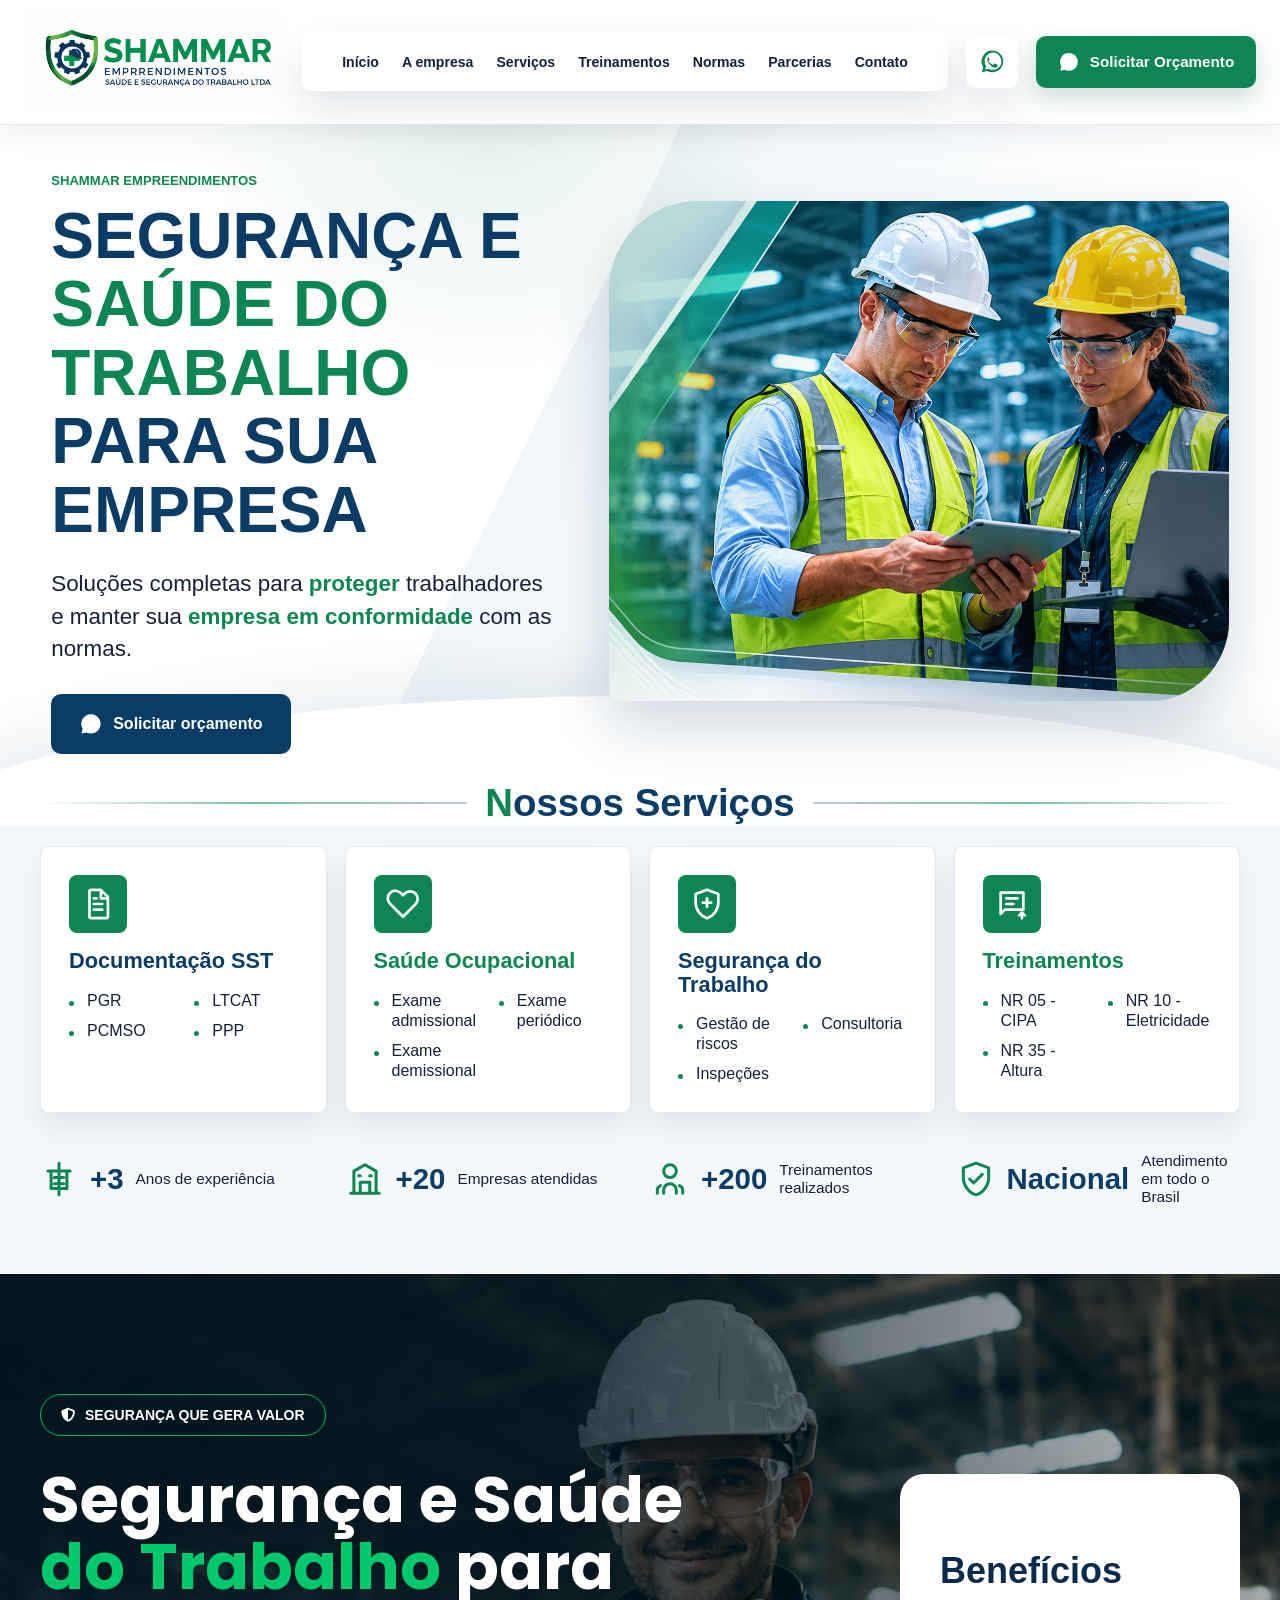
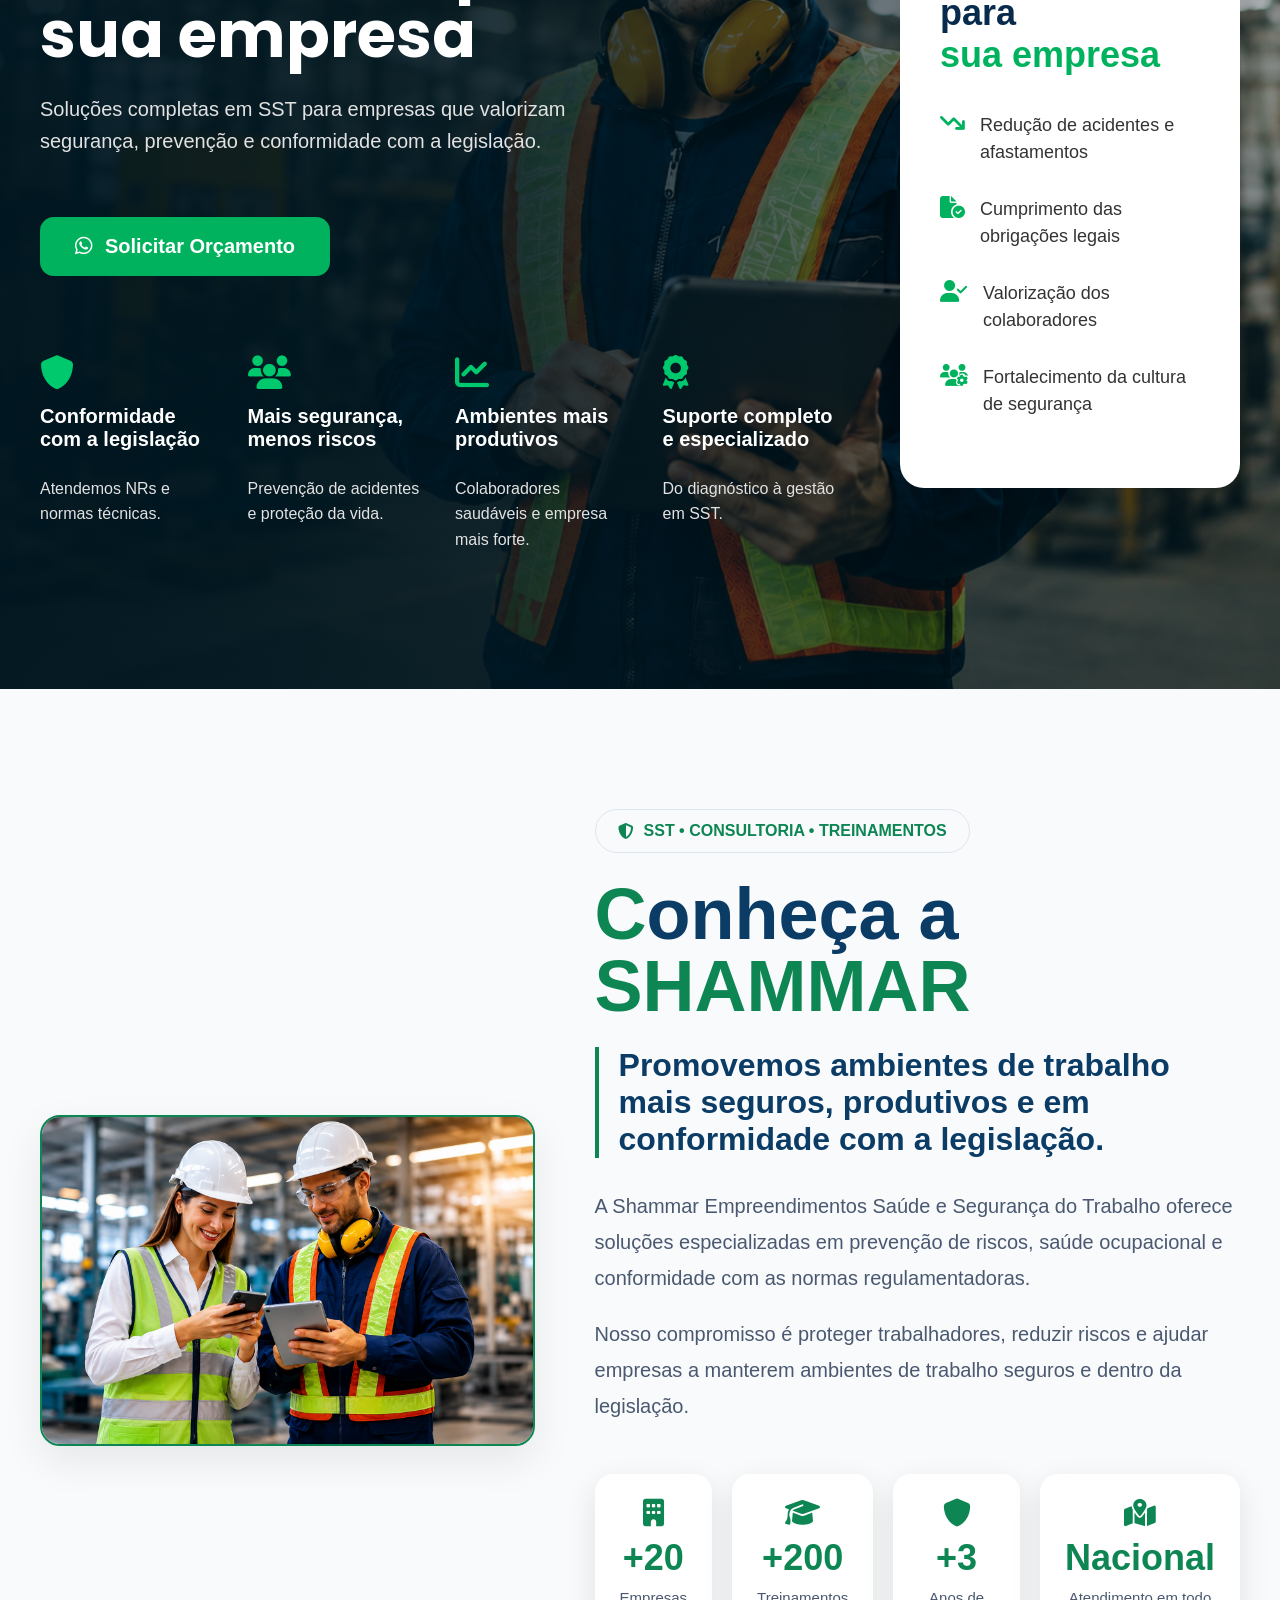
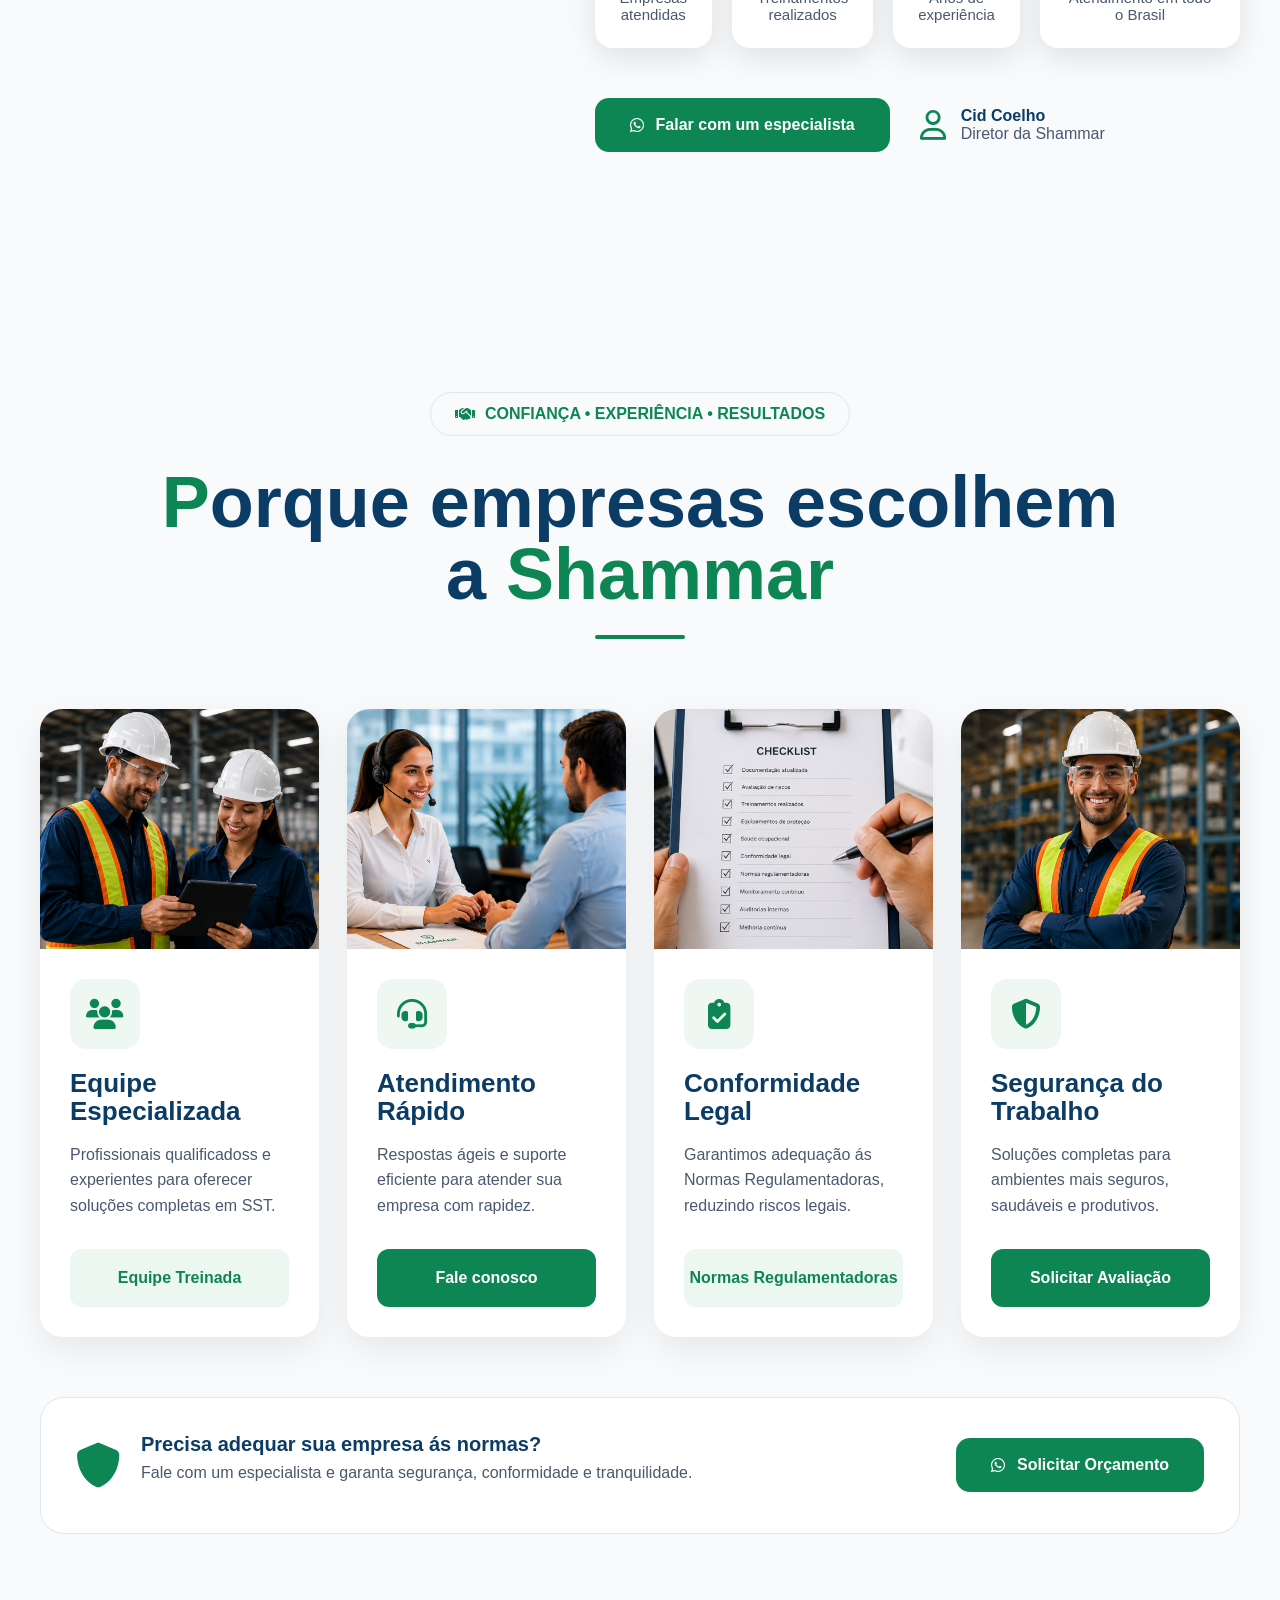
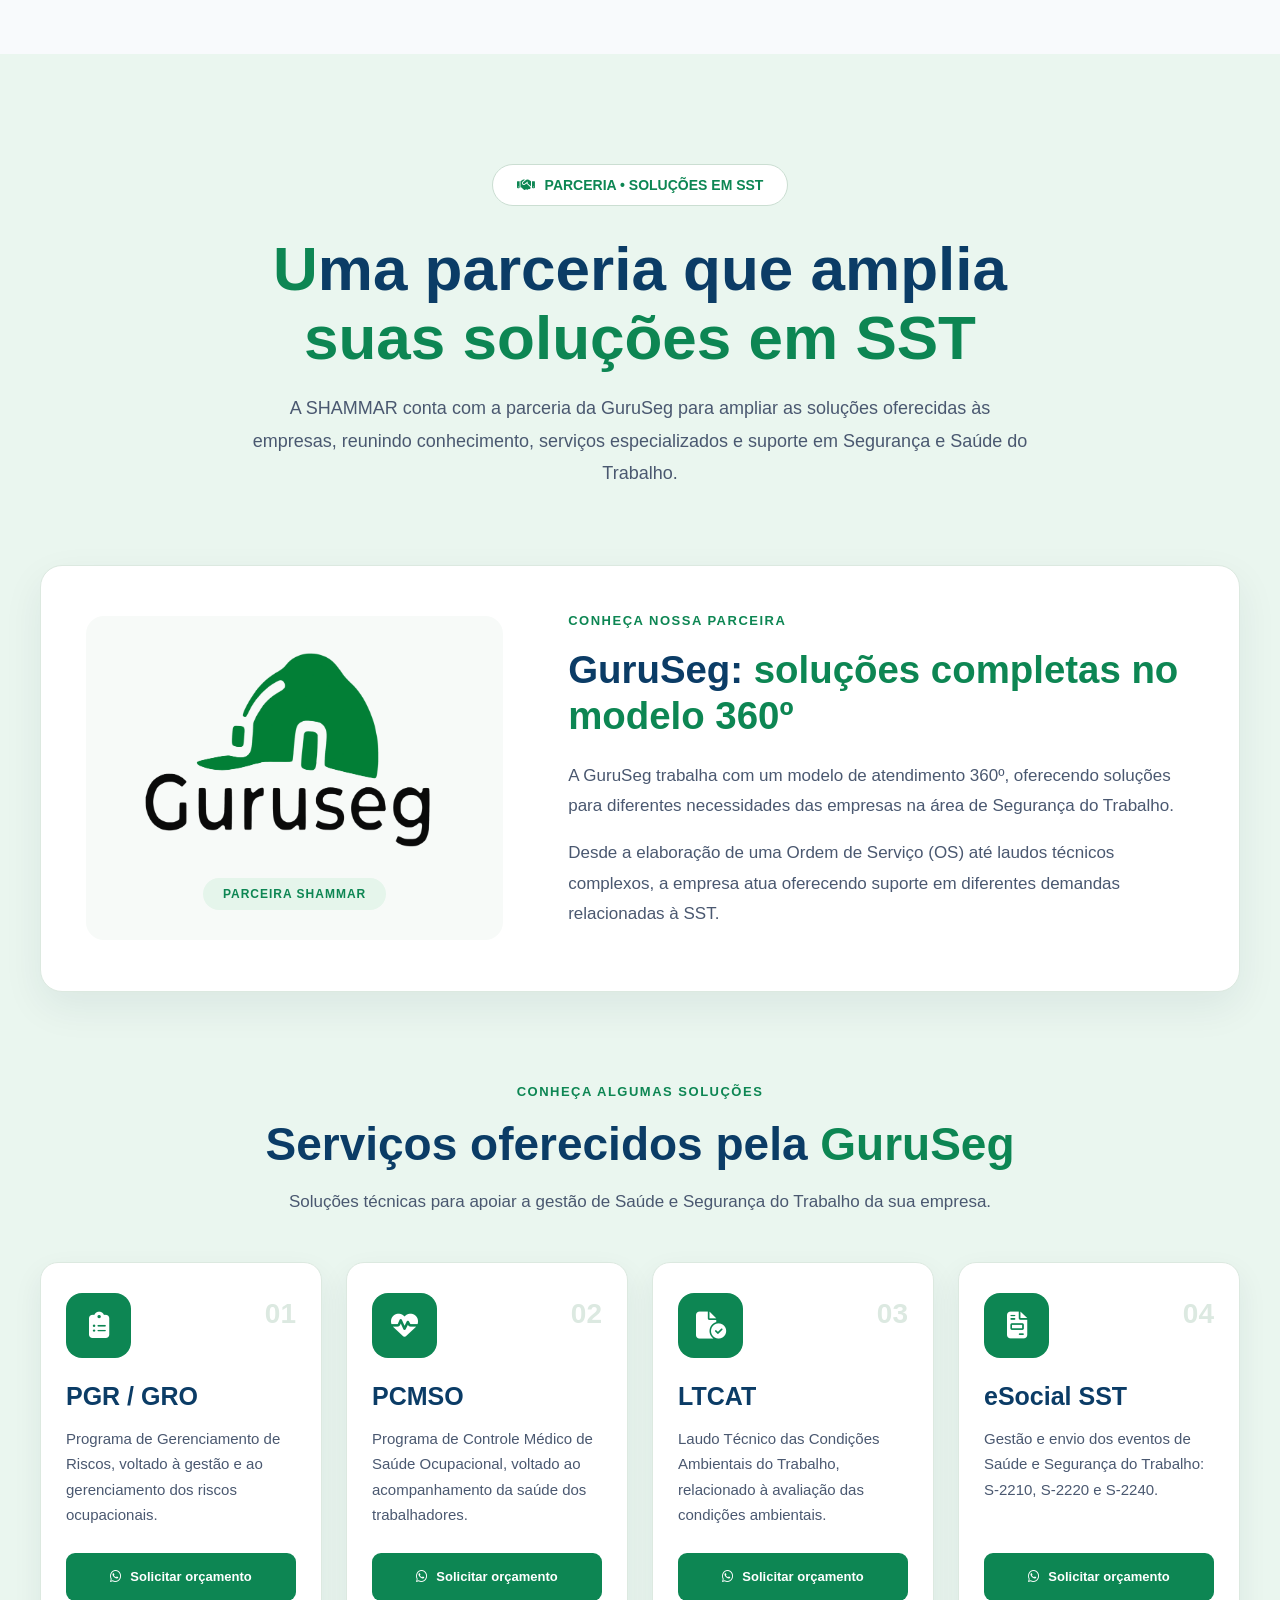
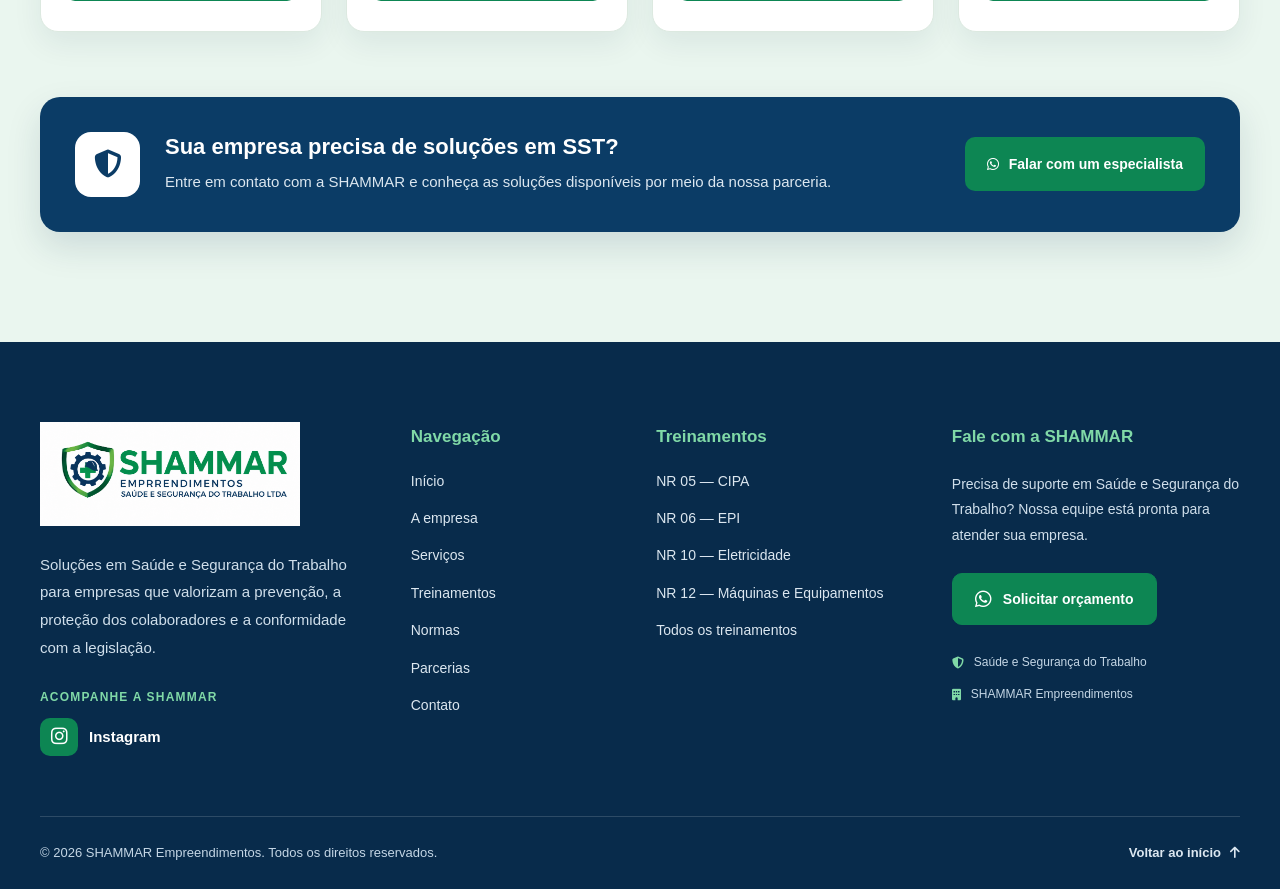
==== commit c345523d: "index.html e styles.css 2026/11/16 Criado a seção da parceria e contato. Salvando para fazer os test" ====
--- a/index.html
+++ b/index.html
@@ -184,8 +184,6 @@
       </section>
 
       <section class="placeholder-section" id="normas" aria-label="Normas"></section>
-      <section class="placeholder-section" id="parcerias" aria-label="Parcerias"></section>
-      <section class="placeholder-section" id="contato" aria-label="Contato"></section>
 
       <!-- SEÇÃO: SEGUANÇA QUE GERA VALOR: -->
        <section class="hero-sec1">
@@ -524,6 +522,361 @@
    </div>
 </section>
 
+<!-- =====================================================
+     SEÇÃO: PARCERIA SHAMMAR + GURUSEG
+===================================================== -->
+
+<section class="parceria-guruseg" id="parcerias">
+
+    <div class="parceria-container">
+
+        <!-- CABEÇALHO -->
+        <div class="parceria-header">
+
+            <span class="parceria-badge">
+                <i class="fa-solid fa-handshake"></i>
+                PARCERIA • SOLUÇÕES EM SST
+            </span>
+
+            <h2>
+                Uma parceria que amplia
+                <span>suas soluções em SST</span>
+            </h2>
+
+            <p>
+                A SHAMMAR conta com a parceria da GuruSeg para ampliar
+                as soluções oferecidas às empresas, reunindo conhecimento,
+                serviços especializados e suporte em Segurança e Saúde
+                do Trabalho.
+            </p>
+
+        </div>
+
+        <!-- APRESENTAÇÃO DA GURUSEG -->
+        <div class="parceria-apresentacao">
+
+            <div class="parceria-logo">
+
+                <img
+                    src="img/parcerias/guruseg-logo.png"
+                    alt="Logo GuruSeg"
+                    loading="lazy"
+                >
+
+                <span>PARCEIRA SHAMMAR</span>
+
+            </div>
+
+            <div class="parceria-texto">
+
+                <span class="parceria-subtitulo">
+                    CONHEÇA NOSSA PARCEIRA
+                </span>
+
+                <h3>
+                    GuruSeg:
+                    <span>soluções completas no modelo 360º</span>
+                </h3>
+
+                <p>
+                    A GuruSeg trabalha com um modelo de atendimento 360º,
+                    oferecendo soluções para diferentes necessidades
+                    das empresas na área de Segurança do Trabalho.
+                </p>
+
+                <p>
+                    Desde a elaboração de uma Ordem de Serviço (OS)
+                    até laudos técnicos complexos, a empresa atua
+                    oferecendo suporte em diferentes demandas
+                    relacionadas à SST.
+                </p>
+
+            </div>
+
+        </div>
+
+        <!-- SERVIÇOS DA GURUSEG -->
+        <div class="parceria-servicos-header">
+
+            <span>CONHEÇA ALGUMAS SOLUÇÕES</span>
+
+            <h3>
+                Serviços oferecidos pela
+                <strong>GuruSeg</strong>
+            </h3>
+
+            <p>
+                Soluções técnicas para apoiar a gestão de Saúde
+                e Segurança do Trabalho da sua empresa.
+            </p>
+
+        </div>
+
+        <div class="parceria-grid">
+
+            <!-- PGR / GRO -->
+            <article class="parceria-card">
+
+                <div class="parceria-card-icon">
+                    <i class="fa-solid fa-clipboard-list"></i>
+                </div>
+
+                <span class="parceria-numero">01</span>
+
+                <h4>PGR / GRO</h4>
+
+                <p>
+                    Programa de Gerenciamento de Riscos,
+                    voltado à gestão e ao gerenciamento
+                    dos riscos ocupacionais.
+                </p>
+
+                <a href="#" data-whatsapp>
+                    <i class="fa-brands fa-whatsapp"></i>
+                    Solicitar orçamento
+                </a>
+
+            </article>
+
+            <!-- PCMSO -->
+            <article class="parceria-card">
+
+                <div class="parceria-card-icon">
+                    <i class="fa-solid fa-heart-pulse"></i>
+                </div>
+
+                <span class="parceria-numero">02</span>
+
+                <h4>PCMSO</h4>
+
+                <p>
+                    Programa de Controle Médico de Saúde
+                    Ocupacional, voltado ao acompanhamento
+                    da saúde dos trabalhadores.
+                </p>
+
+                <a href="#" data-whatsapp>
+                    <i class="fa-brands fa-whatsapp"></i>
+                    Solicitar orçamento
+                </a>
+
+            </article>
+
+            <!-- LTCAT -->
+            <article class="parceria-card">
+
+                <div class="parceria-card-icon">
+                    <i class="fa-solid fa-file-circle-check"></i>
+                </div>
+
+                <span class="parceria-numero">03</span>
+
+                <h4>LTCAT</h4>
+
+                <p>
+                    Laudo Técnico das Condições Ambientais
+                    do Trabalho, relacionado à avaliação
+                    das condições ambientais.
+                </p>
+
+                <a href="#" data-whatsapp>
+                    <i class="fa-brands fa-whatsapp"></i>
+                    Solicitar orçamento
+                </a>
+
+            </article>
+
+            <!-- ESOCIAL -->
+            <article class="parceria-card">
+
+                <div class="parceria-card-icon">
+                    <i class="fa-solid fa-file-invoice"></i>
+                </div>
+
+                <span class="parceria-numero">04</span>
+
+                <h4>eSocial SST</h4>
+
+                <p>
+                    Gestão e envio dos eventos de Saúde
+                    e Segurança do Trabalho:
+                    S-2210, S-2220 e S-2240.
+                </p>
+
+                <a href="#" data-whatsapp>
+                    <i class="fa-brands fa-whatsapp"></i>
+                    Solicitar orçamento
+                </a>
+
+            </article>
+
+        </div>
+
+        <!-- CTA FINAL -->
+        <div class="parceria-cta">
+
+            <div class="parceria-cta-icon">
+                <i class="fa-solid fa-shield-halved"></i>
+            </div>
+
+            <div class="parceria-cta-texto">
+
+                <h3>
+                    Sua empresa precisa de soluções em SST?
+                </h3>
+
+                <p>
+                    Entre em contato com a SHAMMAR e conheça
+                    as soluções disponíveis por meio da nossa parceria.
+                </p>
+
+            </div>
+
+            <a href="#" data-whatsapp>
+                <i class="fa-brands fa-whatsapp"></i>
+                Falar com um especialista
+            </a>
+
+        </div>
+
+    </div>
+
+</section>
+
+<!-- =====================================================
+     FOOTER — SHAMMAR
+===================================================== -->
+
+<footer class="footer-shammar" id="contato">
+
+    <div class="footer-container">
+
+        <!-- ÁREA PRINCIPAL -->
+        <div class="footer-main">
+
+            <!-- MARCA -->
+            <div class="footer-brand">
+
+                <a href="#inicio" aria-label="SHAMMAR - Página inicial">
+                    <img
+                        src="img/logo.png"
+                        alt="SHAMMAR Empreendimentos"
+                        loading="lazy"
+                    >
+                </a>
+
+                <p>
+                    Soluções em Saúde e Segurança do Trabalho
+                    para empresas que valorizam a prevenção,
+                    a proteção dos colaboradores e a conformidade
+                    com a legislação.
+                </p>
+
+                <div class="footer-social">
+
+                    <span>ACOMPANHE A SHAMMAR</span>
+
+                    <a
+                        href="https://www.instagram.com/shammarsst/"
+                        target="_blank"
+                        rel="noopener noreferrer"
+                        aria-label="Instagram da SHAMMAR"
+                    >
+                        <i class="fa-brands fa-instagram"></i>
+                        Instagram
+                    </a>
+
+                </div>
+
+            </div>
+
+            <!-- NAVEGAÇÃO -->
+            <div class="footer-column">
+
+                <h3>Navegação</h3>
+
+                <a href="#inicio">Início</a>
+                <a href="#sobre">A empresa</a>
+                <a href="#servicos">Serviços</a>
+                <a href="treinamentos.html">Treinamentos</a>
+                <a href="#normas">Normas</a>
+                <a href="#parcerias">Parcerias</a>
+                <a href="#contato">Contato</a>
+
+            </div>
+
+            <!-- TREINAMENTOS -->
+            <div class="footer-column">
+
+                <h3>Treinamentos</h3>
+
+                <a href="nr05.html">NR 05 — CIPA</a>
+                <a href="nr06.html">NR 06 — EPI</a>
+                <a href="nr10.html">NR 10 — Eletricidade</a>
+                <a href="nr12.html">NR 12 — Máquinas e Equipamentos</a>
+                <a href="treinamentos.html">Todos os treinamentos</a>
+
+            </div>
+
+            <!-- CONTATO -->
+            <div class="footer-contact">
+
+                <h3>Fale com a SHAMMAR</h3>
+
+                <p>
+                    Precisa de suporte em Saúde e Segurança
+                    do Trabalho? Nossa equipe está pronta
+                    para atender sua empresa.
+                </p>
+
+                <a
+                    href="#"
+                    class="footer-whatsapp"
+                    data-whatsapp
+                >
+                    <i class="fa-brands fa-whatsapp"></i>
+                    Solicitar orçamento
+                </a>
+
+                <div class="footer-contact-info">
+
+                    <span>
+                        <i class="fa-solid fa-shield-halved"></i>
+                        Saúde e Segurança do Trabalho
+                    </span>
+
+                    <span>
+                        <i class="fa-solid fa-building"></i>
+                        SHAMMAR Empreendimentos
+                    </span>
+
+                </div>
+
+            </div>
+
+        </div>
+
+        <!-- FAIXA INFERIOR -->
+        <div class="footer-bottom">
+
+            <p>
+                © <span id="footer-ano">2026</span>
+                SHAMMAR Empreendimentos.
+                Todos os direitos reservados.
+            </p>
+
+            <a href="#inicio">
+                Voltar ao início
+                <i class="fa-solid fa-arrow-up"></i>
+            </a>
+
+        </div>
+
+    </div>
+
+</footer>
+
+
      
     </main>
 
@@ -537,6 +890,12 @@
         link.target = "_blank";
         link.rel = "noopener noreferrer";
       });
+
+      const footerAno = document.getElementById("footer-ano");
+
+if (footerAno) {
+    footerAno.textContent = new Date().getFullYear();
+}
     </script>
   </body>
 </html>
--- a/styles.css
+++ b/styles.css
@@ -1724,4 +1724,751 @@
     section[id] {
       scroll-margin-top: 120px;
     }
-  }+  }
+
+  
+/* =====================================================
+   PARCERIA SHAMMAR + GURUSEG
+===================================================== */
+
+.parceria-guruseg {
+    position: relative;
+    padding: 110px 40px;
+    background: #eaf6ef;
+    overflow: hidden;
+}
+
+.parceria-container {
+    width: 100%;
+    max-width: 1400px;
+    margin: 0 auto;
+}
+
+/* CABEÇALHO */
+
+.parceria-header {
+    max-width: 950px;
+    margin: 0 auto;
+    text-align: center;
+}
+
+.parceria-badge {
+    display: inline-flex;
+    align-items: center;
+    gap: 10px;
+    padding: 12px 24px;
+    border: 1px solid #cbded2;
+    border-radius: 50px;
+    color: #0d8653;
+    background: #ffffff;
+    font-size: 14px;
+    font-weight: 700;
+}
+
+.parceria-header h2 {
+    margin: 28px 0 20px;
+    color: #0b3c66;
+    font-size: clamp(36px, 5vw, 62px);
+    line-height: 1.12;
+    font-weight: 800;
+}
+
+.parceria-header h2 span {
+    display: block;
+    color: #0d8653;
+}
+
+.parceria-header p {
+    max-width: 780px;
+    margin: 0 auto;
+    color: #4a5870;
+    font-size: 18px;
+    line-height: 1.8;
+}
+
+/* APRESENTAÇÃO DA PARCEIRA */
+
+.parceria-apresentacao {
+    display: grid;
+    grid-template-columns: 0.8fr 1.2fr;
+    align-items: center;
+    gap: 65px;
+
+    margin-top: 75px;
+    padding: 45px;
+
+    background: #ffffff;
+    border: 1px solid #dce9e0;
+    border-radius: 22px;
+    box-shadow: 0 15px 40px rgba(7, 43, 75, 0.07);
+}
+
+/* LOGO */
+
+.parceria-logo {
+    display: flex;
+    flex-direction: column;
+    align-items: center;
+    justify-content: center;
+    gap: 22px;
+
+    min-height: 250px;
+    padding: 30px;
+
+    background: #f7faf8;
+    border-radius: 18px;
+}
+
+.parceria-logo img {
+    display: block;
+    width: 100%;
+    max-width: 360px;
+    height: auto;
+    object-fit: contain;
+}
+
+.parceria-logo span {
+    padding: 9px 20px;
+    color: #0d8653;
+    background: #e5f5eb;
+    border-radius: 50px;
+    font-size: 12px;
+    font-weight: 800;
+    letter-spacing: 1px;
+}
+
+/* TEXTO */
+
+.parceria-subtitulo {
+    color: #0d8653;
+    font-size: 13px;
+    font-weight: 800;
+    letter-spacing: 1.5px;
+}
+
+.parceria-texto h3 {
+    margin: 18px 0 22px;
+    color: #0b3c66;
+    font-size: clamp(28px, 3vw, 40px);
+    line-height: 1.2;
+    font-weight: 800;
+}
+
+.parceria-texto h3 span {
+    color: #0d8653;
+}
+
+.parceria-texto p {
+    margin: 0 0 16px;
+    color: #4a5870;
+    font-size: 17px;
+    line-height: 1.8;
+}
+
+/* CABEÇALHO DOS SERVIÇOS */
+
+.parceria-servicos-header {
+    margin: 90px auto 45px;
+    text-align: center;
+}
+
+.parceria-servicos-header > span {
+    color: #0d8653;
+    font-size: 13px;
+    font-weight: 800;
+    letter-spacing: 1.5px;
+}
+
+.parceria-servicos-header h3 {
+    margin: 17px 0;
+    color: #0b3c66;
+    font-size: clamp(30px, 4vw, 46px);
+    font-weight: 800;
+}
+
+.parceria-servicos-header h3 strong {
+    color: #0d8653;
+}
+
+.parceria-servicos-header p {
+    margin: 0;
+    color: #4a5870;
+    font-size: 17px;
+    line-height: 1.7;
+}
+
+/* CARDS */
+
+.parceria-grid {
+    display: grid;
+    grid-template-columns: repeat(4, minmax(0, 1fr));
+    gap: 24px;
+}
+
+.parceria-card {
+    position: relative;
+    display: flex;
+    flex-direction: column;
+    align-items: flex-start;
+
+    min-height: 360px;
+    padding: 30px 25px;
+
+    background: #ffffff;
+    border: 1px solid #dce9e0;
+    border-radius: 18px;
+
+    box-shadow: 0 12px 30px rgba(7, 43, 75, 0.07);
+    transition: transform .3s ease, box-shadow .3s ease;
+}
+
+.parceria-card:hover {
+    transform: translateY(-7px);
+    box-shadow: 0 20px 38px rgba(7, 43, 75, 0.12);
+}
+
+/* ÍCONES */
+
+.parceria-card-icon {
+    display: flex;
+    align-items: center;
+    justify-content: center;
+
+    width: 65px;
+    height: 65px;
+    margin-bottom: 24px;
+
+    color: #ffffff;
+    background: #0d8653;
+    border-radius: 16px;
+
+    font-size: 27px;
+}
+
+.parceria-numero {
+    position: absolute;
+    top: 35px;
+    right: 25px;
+
+    color: #dce9e1;
+    font-size: 28px;
+    font-weight: 800;
+}
+
+.parceria-card h4 {
+    margin: 0 0 15px;
+    color: #0b3c66;
+    font-size: 25px;
+    font-weight: 800;
+}
+
+.parceria-card p {
+    margin: 0 0 25px;
+    color: #4a5870;
+    font-size: 15px;
+    line-height: 1.7;
+}
+
+/* BOTÃO DOS CARDS */
+
+.parceria-card a {
+    display: flex;
+    align-items: center;
+    justify-content: center;
+    gap: 9px;
+
+    width: 100%;
+    min-height: 48px;
+    margin-top: auto;
+    padding: 10px 14px;
+
+    color: #ffffff;
+    background: #0d8653;
+    border-radius: 9px;
+
+    font-size: 13px;
+    font-weight: 700;
+    text-decoration: none;
+
+    transition: background .25s ease, transform .25s ease;
+}
+
+.parceria-card a:hover {
+    color: #ffffff;
+    background: #08663f;
+    transform: translateY(-2px);
+}
+
+/* CTA FINAL */
+
+.parceria-cta {
+    display: flex;
+    align-items: center;
+    gap: 25px;
+
+    margin-top: 65px;
+    padding: 35px;
+
+    background: #0b3c66;
+    border-radius: 20px;
+    box-shadow: 0 15px 35px rgba(7, 43, 75, 0.13);
+}
+
+.parceria-cta-icon {
+    display: flex;
+    align-items: center;
+    justify-content: center;
+    flex: 0 0 65px;
+
+    width: 65px;
+    height: 65px;
+
+    color: #0b3c66;
+    background: #ffffff;
+    border-radius: 16px;
+    font-size: 28px;
+}
+
+.parceria-cta-texto {
+    flex: 1;
+}
+
+.parceria-cta-texto h3 {
+    margin: 0 0 9px;
+    color: #ffffff;
+    font-size: 22px;
+    font-weight: 800;
+}
+
+.parceria-cta-texto p {
+    margin: 0;
+    color: #dce7f0;
+    font-size: 15px;
+    line-height: 1.7;
+}
+
+.parceria-cta > a {
+    display: inline-flex;
+    align-items: center;
+    justify-content: center;
+    gap: 10px;
+
+    min-height: 54px;
+    padding: 0 22px;
+
+    color: #ffffff;
+    background: #0d8653;
+    border-radius: 10px;
+
+    font-size: 14px;
+    font-weight: 800;
+    text-decoration: none;
+    white-space: nowrap;
+
+    transition: background .25s ease, transform .25s ease;
+}
+
+.parceria-cta > a:hover {
+    color: #ffffff;
+    background: #08663f;
+    transform: translateY(-2px);
+}
+
+/* TABLET */
+
+@media (max-width: 1024px) {
+
+    .parceria-grid {
+        grid-template-columns: repeat(2, minmax(0, 1fr));
+    }
+
+    .parceria-apresentacao {
+        gap: 35px;
+        padding: 30px;
+    }
+
+    .parceria-cta {
+        flex-wrap: wrap;
+    }
+
+}
+
+/* CELULAR */
+
+@media (max-width: 650px) {
+
+    .parceria-guruseg {
+        padding: 75px 20px;
+    }
+
+    .parceria-header h2 {
+        font-size: 36px;
+    }
+
+    .parceria-header p {
+        font-size: 15px;
+    }
+
+    .parceria-apresentacao {
+        grid-template-columns: 1fr;
+        gap: 30px;
+        margin-top: 50px;
+        padding: 22px;
+    }
+
+    .parceria-logo {
+        min-height: 190px;
+    }
+
+    .parceria-logo img {
+        max-width: 280px;
+    }
+
+    .parceria-texto h3 {
+        font-size: 29px;
+    }
+
+    .parceria-texto p {
+        font-size: 15px;
+    }
+
+    .parceria-servicos-header {
+        margin-top: 65px;
+    }
+
+    .parceria-servicos-header h3 {
+        font-size: 30px;
+    }
+
+    .parceria-grid {
+        grid-template-columns: 1fr;
+        gap: 18px;
+    }
+
+    .parceria-card {
+        min-height: 320px;
+    }
+
+    .parceria-cta {
+        flex-direction: column;
+        align-items: flex-start;
+        padding: 25px;
+        gap: 20px;
+    }
+
+    .parceria-cta > a {
+        width: 100%;
+        box-sizing: border-box;
+        white-space: normal;
+    }
+
+}
+
+/* TELAS MUITO PEQUENAS */
+
+@media (max-width: 380px) {
+
+    .parceria-guruseg {
+        padding-right: 14px;
+        padding-left: 14px;
+    }
+
+    .parceria-header h2 {
+        font-size: 30px;
+    }
+
+    .parceria-card {
+        padding: 24px 20px;
+    }
+
+}
+
+
+/* =====================================================
+   FOOTER — SHAMMAR
+===================================================== */
+
+.footer-shammar {
+    position: relative;
+    padding: 80px 40px 0;
+    background: #082b4b;
+    color: #ffffff;
+    overflow: hidden;
+}
+
+.footer-container {
+    width: 100%;
+    max-width: 1400px;
+    margin: 0 auto;
+}
+
+/* ÁREA PRINCIPAL */
+
+.footer-main {
+    display: grid;
+    grid-template-columns: 1.3fr .8fr 1fr 1.15fr;
+    gap: 45px;
+    padding-bottom: 60px;
+}
+
+.footer-brand,
+.footer-column,
+.footer-contact {
+    min-width: 0;
+}
+
+/* LOGO E APRESENTAÇÃO */
+
+.footer-brand img {
+    display: block;
+    width: 260px;
+    max-width: 100%;
+    height: auto;
+    object-fit: contain;
+}
+
+.footer-brand > p {
+    margin: 25px 0;
+    color: #d0dfeb;
+    font-size: 15px;
+    line-height: 1.85;
+}
+
+/* REDES SOCIAIS */
+
+.footer-social {
+    display: flex;
+    flex-direction: column;
+    align-items: flex-start;
+    gap: 14px;
+    margin-top: 28px;
+}
+
+.footer-social > span {
+    color: #80d9a7;
+    font-size: 12px;
+    font-weight: 800;
+    letter-spacing: 1.2px;
+}
+
+.footer-social a {
+    display: inline-flex;
+    align-items: center;
+    gap: 11px;
+    color: #ffffff;
+    font-size: 15px;
+    font-weight: 600;
+    text-decoration: none;
+    transition: color .25s ease, transform .25s ease;
+}
+
+.footer-social a i {
+    display: flex;
+    align-items: center;
+    justify-content: center;
+    width: 38px;
+    height: 38px;
+    color: #ffffff;
+    background: #0d8653;
+    border-radius: 10px;
+    font-size: 19px;
+}
+
+.footer-social a:hover {
+    color: #80d9a7;
+    transform: translateX(4px);
+}
+
+/* TÍTULOS */
+
+.footer-shammar h3 {
+    margin: 5px 0 25px;
+    color: #80d9a7;
+    font-size: 17px;
+    font-weight: 800;
+}
+
+/* COLUNAS DE LINKS */
+
+.footer-column {
+    display: flex;
+    flex-direction: column;
+    align-items: flex-start;
+    gap: 15px;
+}
+
+.footer-column h3 {
+    margin-bottom: 8px;
+}
+
+.footer-column a {
+    color: #dce7f0;
+    font-size: 14px;
+    line-height: 1.6;
+    text-decoration: none;
+    transition: color .25s ease, transform .25s ease;
+}
+
+.footer-column a:hover {
+    color: #80d9a7;
+    transform: translateX(4px);
+}
+
+/* CONTATO */
+
+.footer-contact > p {
+    margin: 0;
+    color: #d0dfeb;
+    font-size: 14px;
+    line-height: 1.85;
+}
+
+/* BOTÃO WHATSAPP */
+
+.footer-whatsapp {
+    display: inline-flex;
+    align-items: center;
+    justify-content: center;
+    gap: 11px;
+
+    min-height: 52px;
+    margin-top: 24px;
+    padding: 0 22px;
+
+    color: #ffffff;
+    background: #0d8653;
+    border: 1px solid #0d8653;
+    border-radius: 10px;
+
+    font-size: 14px;
+    font-weight: 800;
+    text-decoration: none;
+
+    transition: background .25s ease, transform .25s ease;
+}
+
+.footer-whatsapp i {
+    font-size: 19px;
+}
+
+.footer-whatsapp:hover {
+    color: #ffffff;
+    background: #08663f;
+    border-color: #08663f;
+    transform: translateY(-3px);
+}
+
+/* INFORMAÇÕES COMPLEMENTARES */
+
+.footer-contact-info {
+    display: flex;
+    flex-direction: column;
+    gap: 13px;
+    margin-top: 28px;
+}
+
+.footer-contact-info span {
+    display: flex;
+    align-items: center;
+    gap: 10px;
+    color: #c4d6e5;
+    font-size: 12px;
+    line-height: 1.6;
+}
+
+.footer-contact-info i {
+    color: #80d9a7;
+}
+
+/* FAIXA INFERIOR */
+
+.footer-bottom {
+    display: flex;
+    align-items: center;
+    justify-content: space-between;
+    gap: 20px;
+
+    padding: 25px 0;
+    border-top: 1px solid rgba(255, 255, 255, .15);
+}
+
+.footer-bottom p {
+    margin: 0;
+    color: #c4d6e5;
+    font-size: 13px;
+    line-height: 1.7;
+}
+
+.footer-bottom a {
+    display: inline-flex;
+    align-items: center;
+    gap: 9px;
+    color: #dce7f0;
+    font-size: 13px;
+    font-weight: 600;
+    text-decoration: none;
+    transition: color .25s ease;
+}
+
+.footer-bottom a:hover {
+    color: #80d9a7;
+}
+
+/* TABLET */
+
+@media (max-width: 1100px) {
+
+    .footer-main {
+        grid-template-columns: repeat(2, minmax(0, 1fr));
+        gap: 45px;
+    }
+
+}
+
+/* CELULAR */
+
+@media (max-width: 650px) {
+
+    .footer-shammar {
+        padding: 60px 22px 0;
+    }
+
+    .footer-main {
+        grid-template-columns: 1fr;
+        gap: 38px;
+        padding-bottom: 40px;
+    }
+
+    .footer-brand img {
+        width: 230px;
+    }
+
+    .footer-brand > p,
+    .footer-contact > p {
+        max-width: 430px;
+    }
+
+    .footer-bottom {
+        flex-direction: column;
+        align-items: flex-start;
+        gap: 14px;
+        padding: 22px 0;
+    }
+
+    .footer-whatsapp {
+        width: 100%;
+        box-sizing: border-box;
+    }
+
+}
+
+/* TELAS PEQUENAS */
+
+@media (max-width: 380px) {
+
+    .footer-shammar {
+        padding-right: 16px;
+        padding-left: 16px;
+    }
+
+}
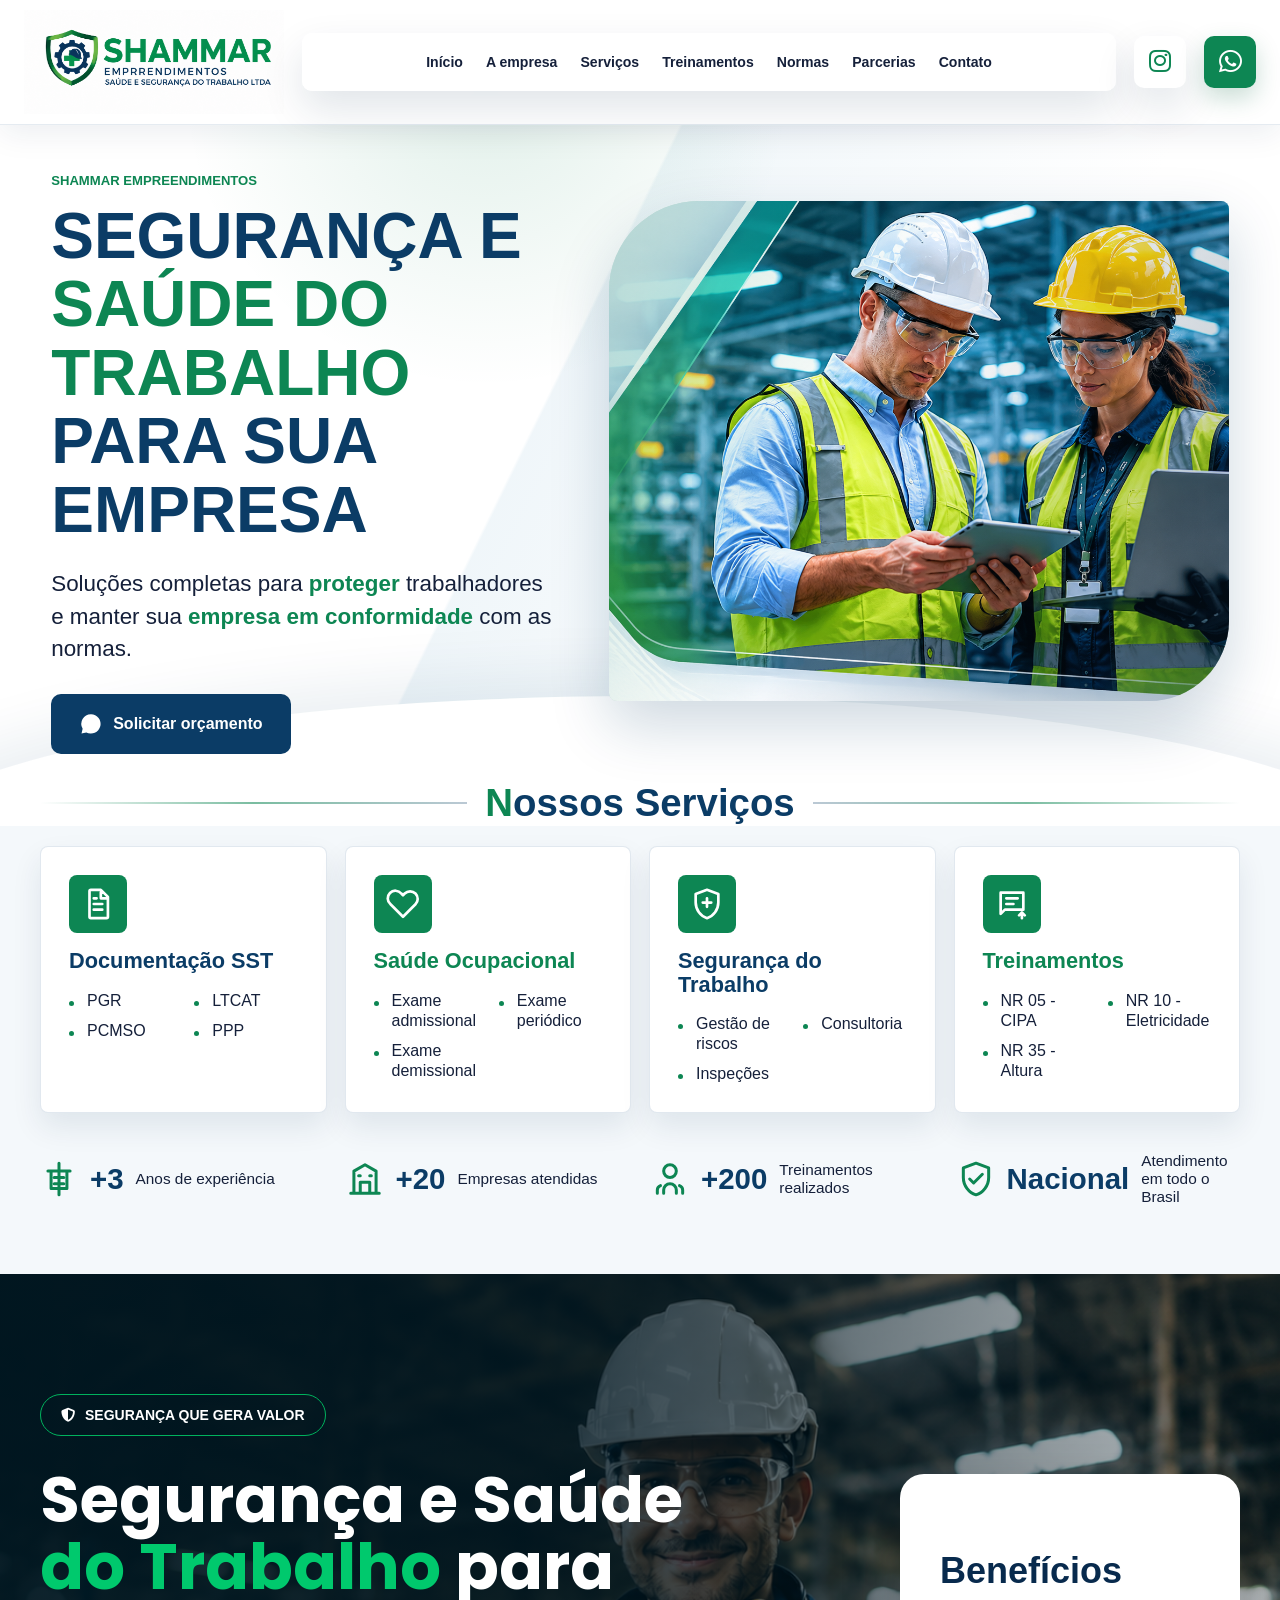
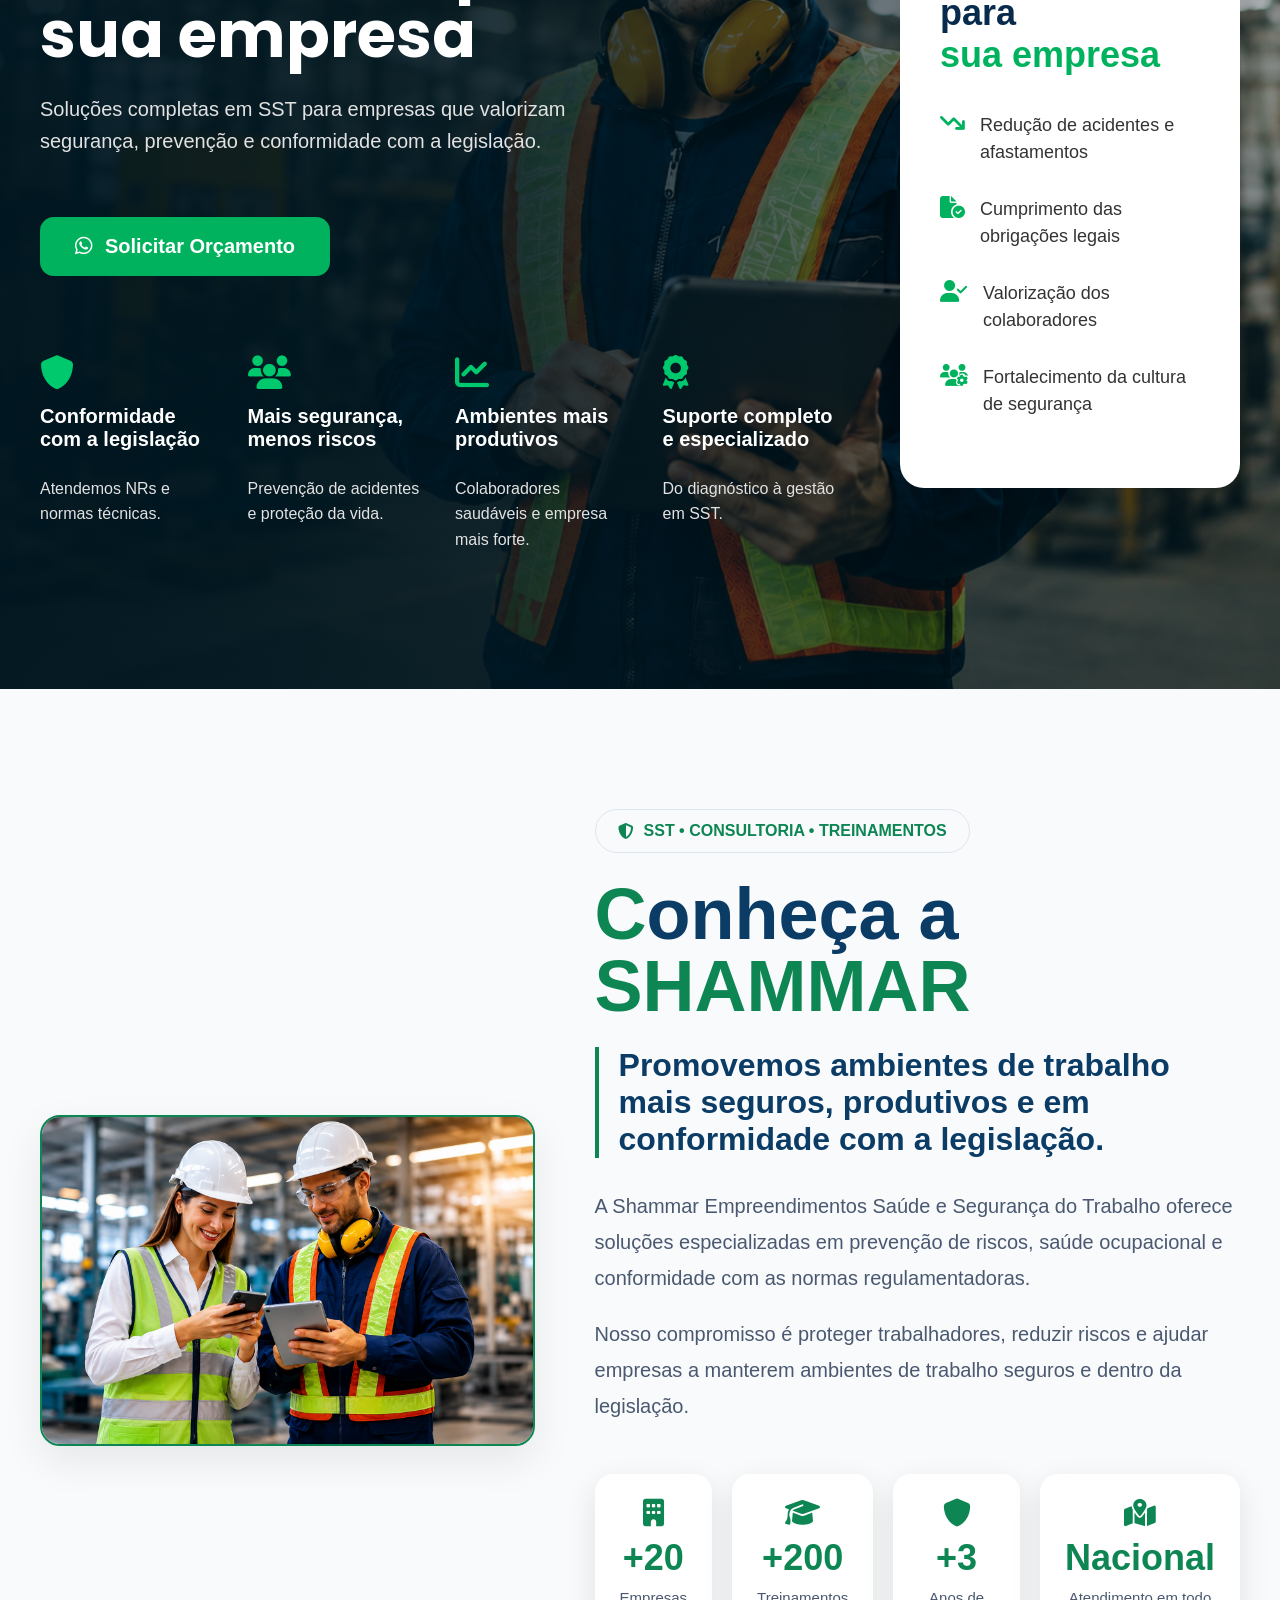
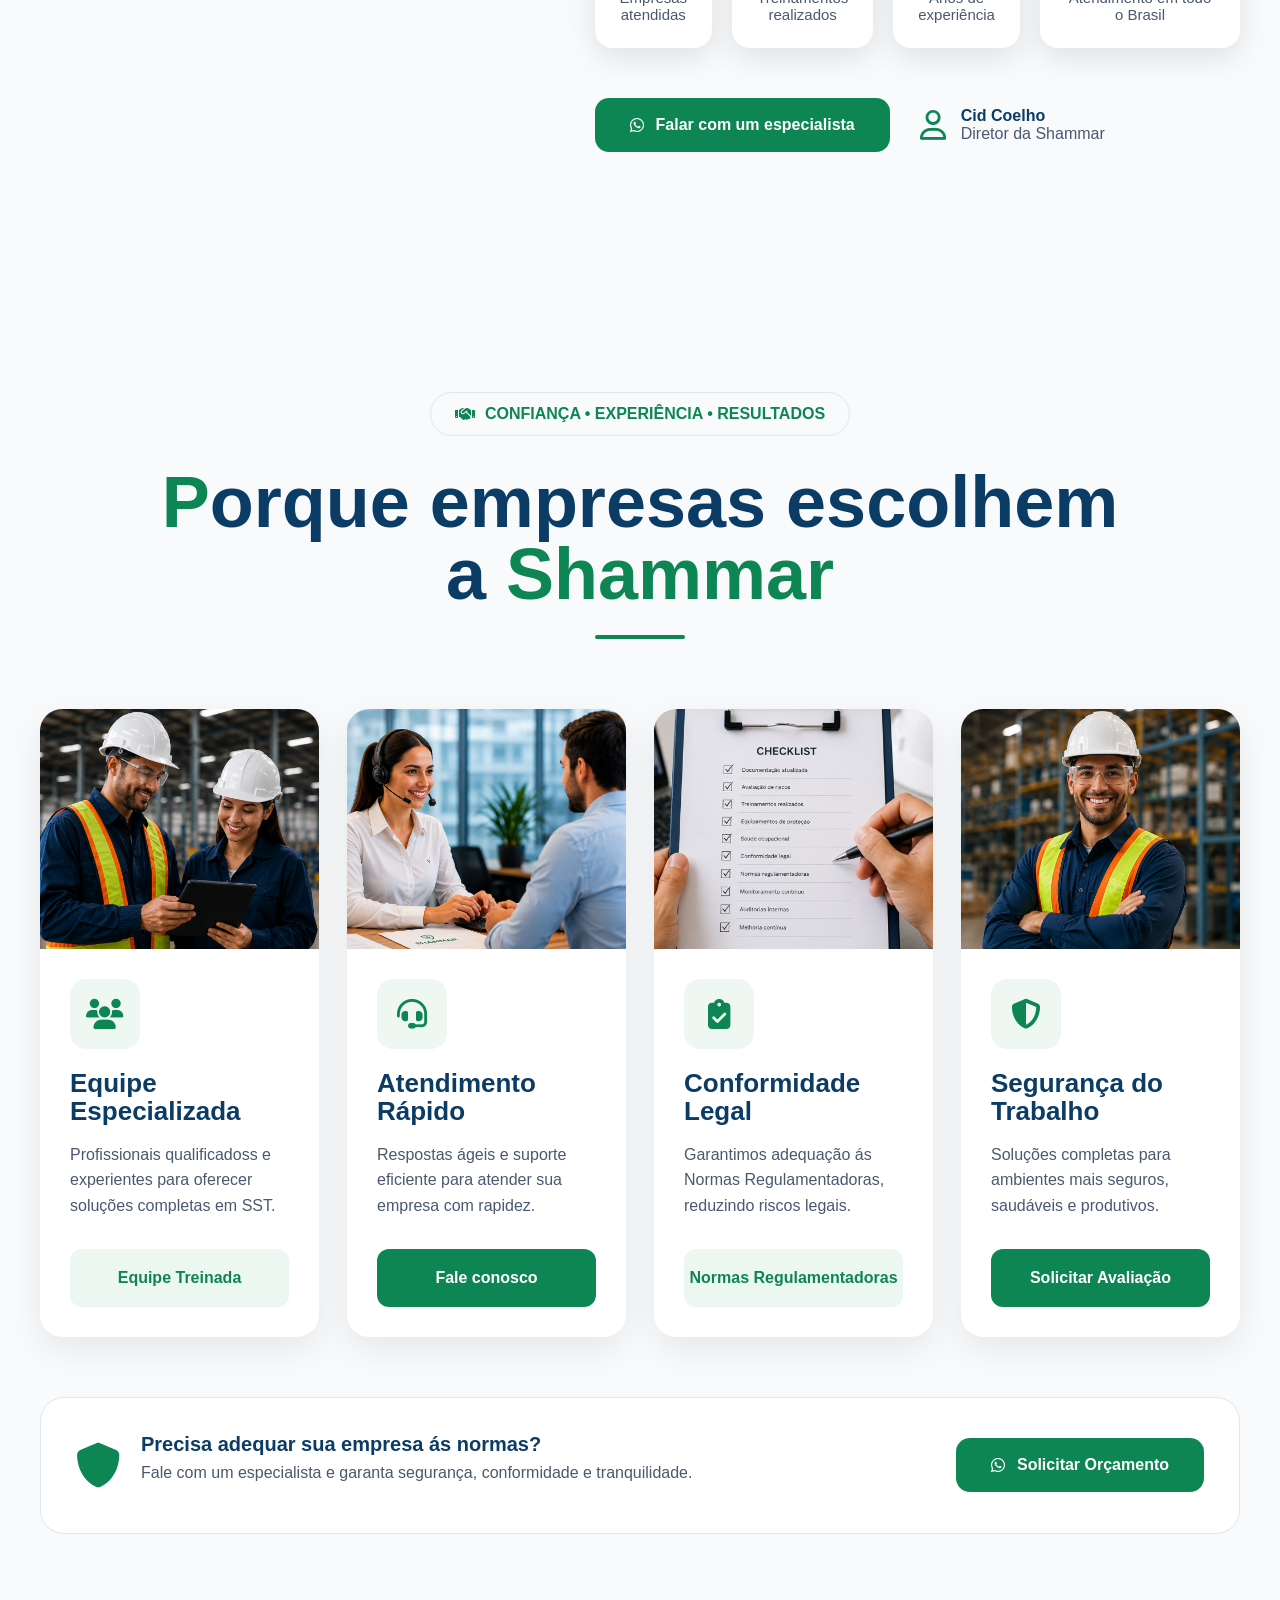
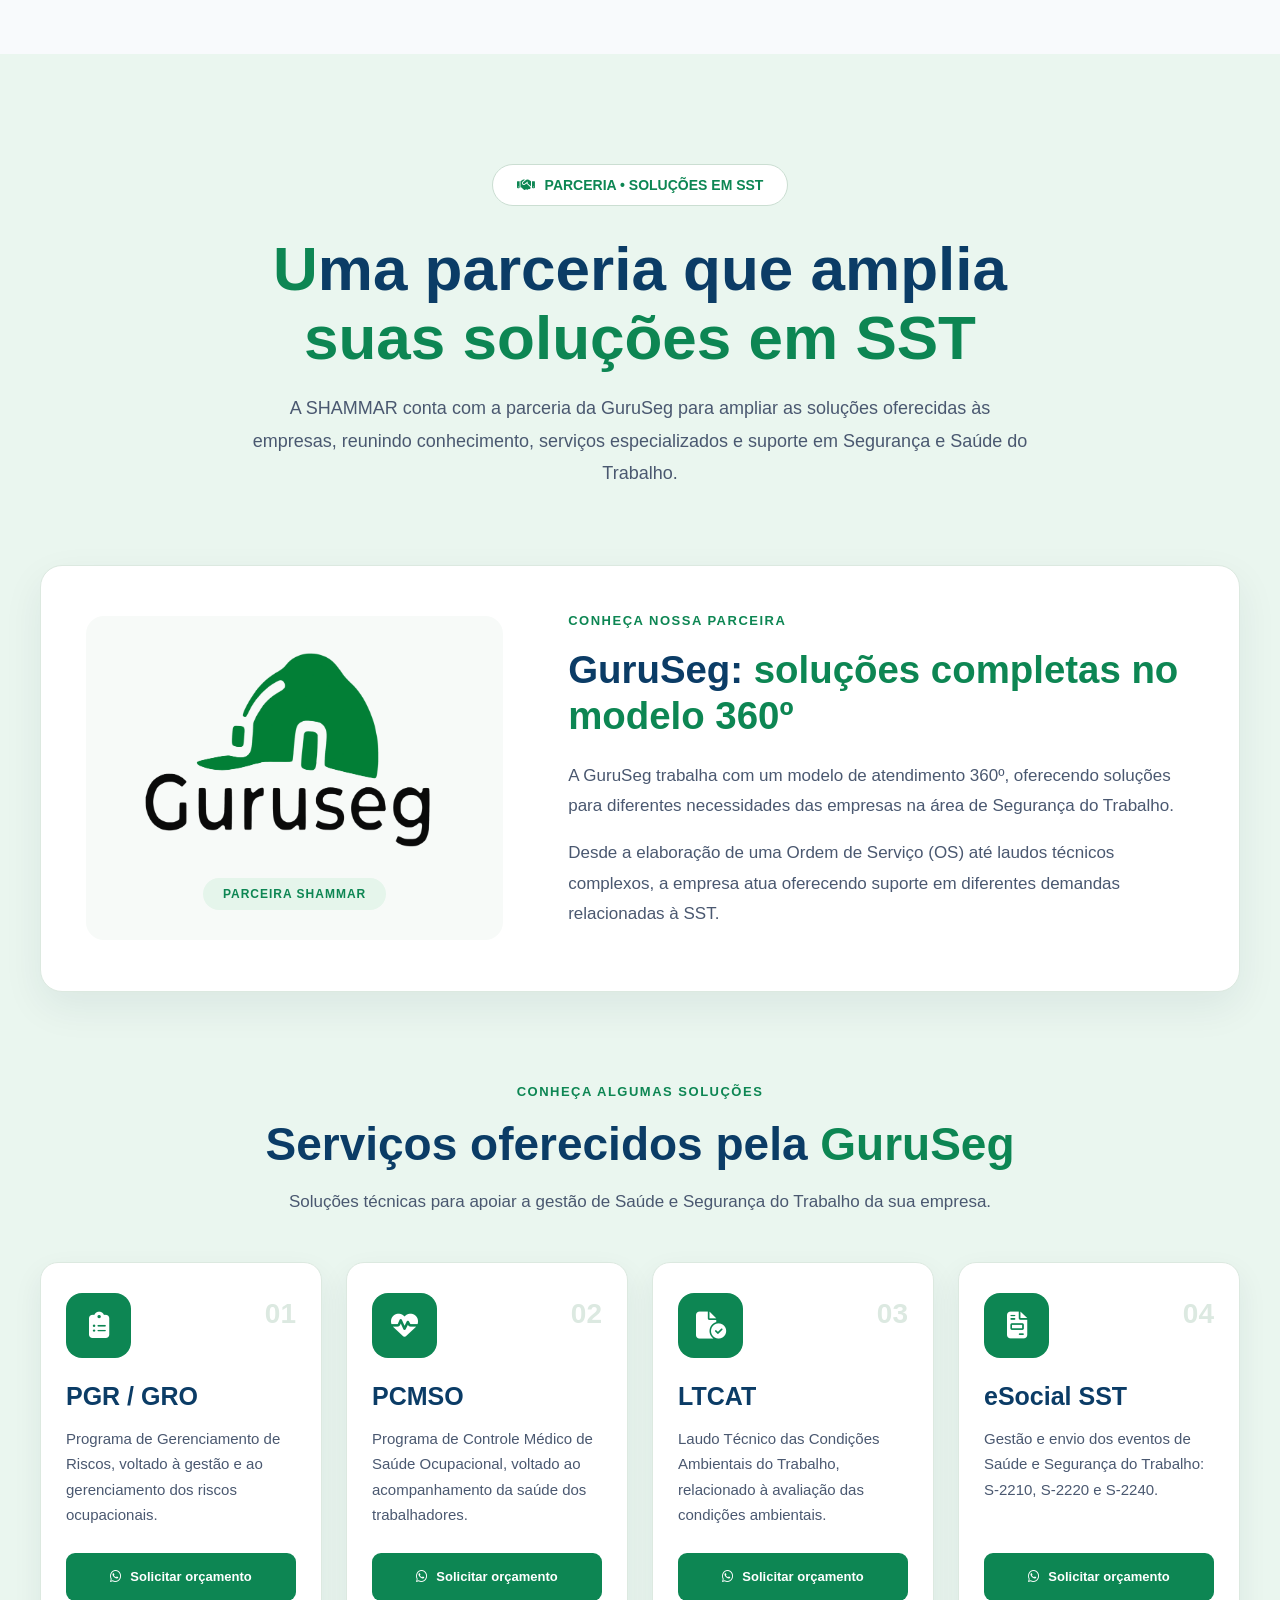
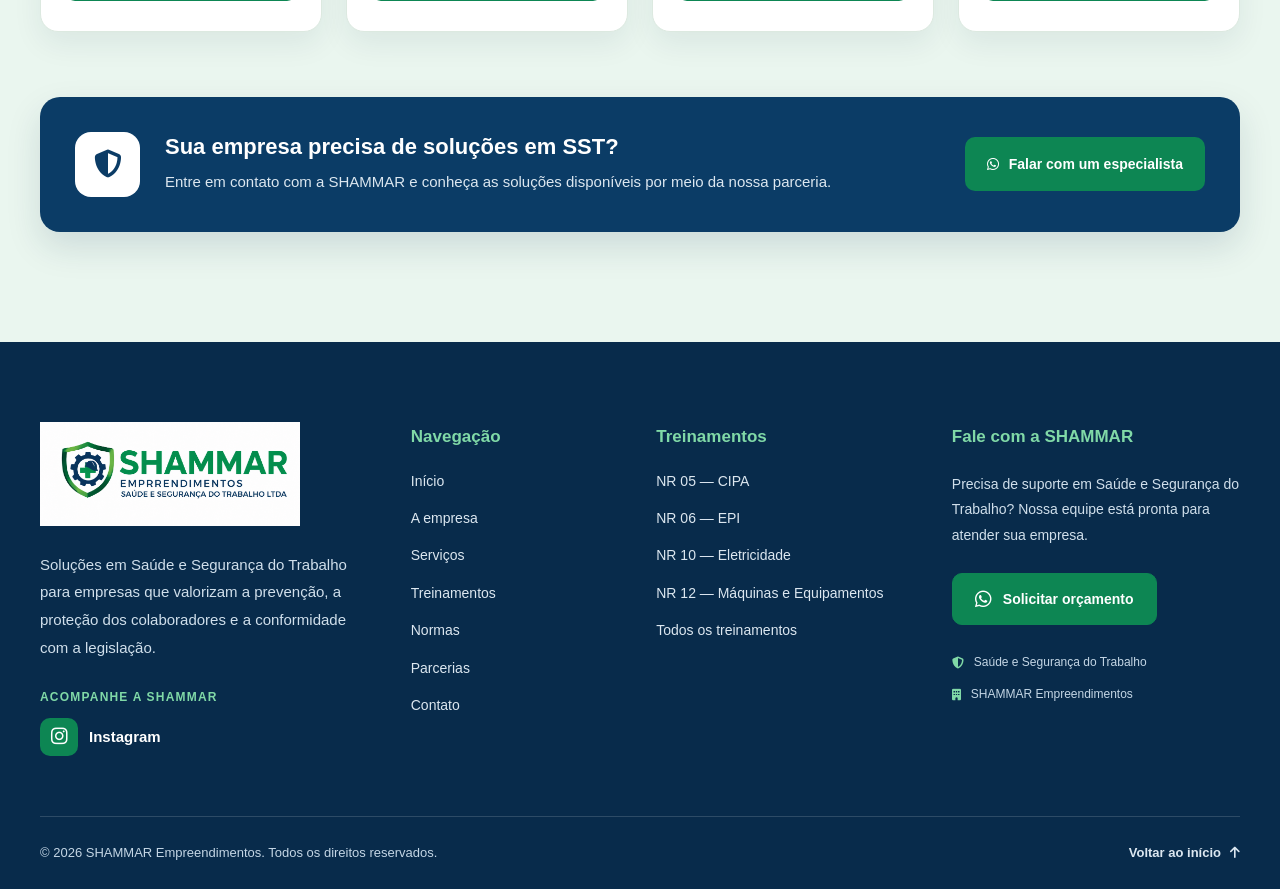
==== commit dd9f1858: "index.html e styles.css 2026/11/16 Correções dos botões do header. Salvando para testes no mobile." ====
--- a/index.html
+++ b/index.html
@@ -39,24 +39,33 @@
           <a href="#contato">Contato</a>
         </div>
 
-        <!-- WhatsApp  -->
-         <a class="whatsapp-icon" data-whatsapp aria-label="Falar pelo WhatsApp" href="#">
-          <svg viewBox="0 0 24 24" arial-hidden="true">
-            <path d="M12 2.2a9.7 9.7 0 0 0-8.36 14.62L2.5 21.5l4.8-1.1A9.68 9.68 0 1 0 12 2.2Zm0 1.8a7.88 7.88 0 0 1 6.77 11.9 7.84 7.84 0 0 1-9.85 2.7l-.33-.17-2.94.68.7-2.84-.2-.34A7.88 7.88 0 0 1 12 4Zm-3.06 3.9c-.18 0-.46.06-.7.34-.25.28-.94.92-.94 2.24 0 1.32.96 2.6 1.1 2.78.13.18 1.9 2.9 4.61 4.07.64.28 1.15.44 1.54.1.52-.08 1.6-.65 1.82-1.28.23-.63.23-1.17.16-1.28-.07-.12-.25-.18-.52-.31-.27-.14-1.6-.8-1.85-.88-.25-.1-.43-.14-.61.13-.18.27-.7.88-.86 1.06-.16.18-.32.2-.59.07-.27-.14-1.13-.42-2.15-1.33-.8-.72-1.34-1.6-1.5-1.87-.15-.27-.01-.42.12-.55.12-.12.27-.32.4-.47.14-.16.18-.27.27-.45.1-.18.05-.34-.02-.48-.07-.13-.6-1.45-.83-1.98-.22-.52-.44-.45-.61-.46h-.54Z"></path>
-          </svg>
-         </a>
-
-         <!--BOTÃO ORÇAMENTO -->
-
-         <a class="nav-quote" data-whatsapp href="#">
-          <span class="button-icon">
-            <svg viewBox="0 0 24 24" arial-hidden="true">
-              <path d="M12 2.2a9.7 9.7 0 0 0-8.36 14.62L2.5 21.5l4.8-1.1A9.68 9.68 0 1 0 12 2.2Zm-3.06 5.7c-.18 0-.46.06-.7.34-.25.28-.94.92-.94 2.24 0 1.32.96 2.6 1.1 2.78.13.18 1.9 2.9 4.61 4.07.64.28 1.15.44 1.54.1.52-.08 1.6-.65 1.82-1.28.23-.63.23-1.17.16-1.28-.07-.12-.25-.18-.52-.31-.27-.14-1.6-.8-1.85-.88-.25-.1-.43-.14-.61.13-.18.27-.7.88-.86 1.06-.16.18-.32.2-.59.07-.27-.14-1.13-.42-2.15-1.33-.8-.72-1.34-1.6-1.5-1.87-.15-.27-.01-.42.12-.55.12-.12.27-.32.4-.47.14-.16.18-.27.27-.45.1-.18.05-.34-.02-.48-.07-.13-.6-1.45-.83-1.98-.22-.52-.44-.45-.61-.46h-.54Z"></path>
-            </svg>
-          </span>
-          Solicitar Orçamento
-         </a>
-      </div>
+        
+<!-- BOTÃO INSTAGRAM -->
+<a
+    class="instagram-icon"
+    href="https://www.instagram.com/shammarsst/"
+    target="_blank"
+    rel="noopener noreferrer"
+    aria-label="Instagram da SHAMMAR"
+    title="Instagram da SHAMMAR"
+>
+    <i class="fa-brands fa-instagram" aria-hidden="true"></i>
+</a>
+
+
+<!-- BOTÃO WHATSAPP / ORÇAMENTO -->
+<a
+    class="nav-quote"
+    data-whatsapp
+    href="#"
+    aria-label="Solicitar orçamento pelo WhatsApp"
+    title="Solicitar orçamento pelo WhatsApp"
+>
+    <i class="fa-brands fa-whatsapp" aria-hidden="true"></i>
+</a>
+
+
+        
       </nav>
       
       <section class="hero" aria-labelledby="hero-title">
--- a/styles.css
+++ b/styles.css
@@ -83,23 +83,26 @@
 
 /* ESTRUTURA DA NAVBAR - CONTAINER */
 
+
 .navbar-inner {
-  width: 100%;
-  max-width: 1480px;
-  margin: 0 auto;
-  display: grid;
-  /*
-      Logo | Menu | WhatsApp | Orçamento
-    */
-  grid-template-columns: 
-    260px
-    minmax(0, 1fr)
-    52px
-    220px;
-  align-items: center;
-  gap: 18px;
-  min-width: 0;
-}
+    width: 100%;
+    max-width: 1480px;
+    margin: 0 auto;
+
+    display: grid;
+
+    /* Logo | Menu | Instagram | WhatsApp */
+    grid-template-columns:
+        260px
+        minmax(0, 1fr)
+        52px
+        52px;
+
+    align-items: center;
+    gap: 18px;
+    min-width: 0;
+}
+
 
 
 section[id] {
@@ -2472,3 +2475,149 @@
     }
 
 }
+
+
+/* =========================================
+   CORREÇÃO FINAL — BOTÕES DA NAVBAR
+========================================= */
+
+/* ORGANIZAÇÃO DA NAVBAR */
+
+.navbar-inner {
+    display: grid !important;
+
+    grid-template-columns:
+        260px
+        minmax(0, 1fr)
+        52px
+        52px !important;
+
+    align-items: center !important;
+    gap: 18px !important;
+}
+
+/* INSTAGRAM */
+
+.navbar-inner .instagram-icon {
+    width: 52px !important;
+    height: 52px !important;
+
+    display: flex !important;
+    align-items: center !important;
+    justify-content: center !important;
+
+    padding: 0 !important;
+    margin: 0 !important;
+
+    color: #0d8653 !important;
+    background: #ffffff !important;
+
+    border-radius: 10px !important;
+    box-shadow: var(--shadow) !important;
+
+    text-decoration: none !important;
+    flex-shrink: 0 !important;
+
+    transition: .25s ease;
+}
+
+.navbar-inner .instagram-icon i {
+    display: block !important;
+    font-size: 25px !important;
+    line-height: 1 !important;
+}
+
+.navbar-inner .instagram-icon:hover {
+    color: #ffffff !important;
+    background: #0d8653 !important;
+    transform: translateY(-2px);
+}
+
+/* WHATSAPP */
+
+.navbar-inner .nav-quote {
+    width: 52px !important;
+    height: 52px !important;
+    min-height: 52px !important;
+
+    display: flex !important;
+    align-items: center !important;
+    justify-content: center !important;
+
+    padding: 0 !important;
+    margin: 0 !important;
+
+    color: #ffffff !important;
+    background: #0d8653 !important;
+
+    border: none !important;
+    border-radius: 10px !important;
+
+    box-shadow: 0 10px 24px rgba(8, 102, 63, .22);
+
+    text-decoration: none !important;
+    flex-shrink: 0 !important;
+
+    transition: .25s ease;
+}
+
+.navbar-inner .nav-quote i {
+    display: block !important;
+    font-size: 26px !important;
+    line-height: 1 !important;
+}
+
+.navbar-inner .nav-quote:hover {
+    color: #ffffff !important;
+    background: #08663f !important;
+    transform: translateY(-2px);
+}
+
+/* TABLET */
+
+@media (max-width: 1180px) {
+
+    .navbar-inner {
+        grid-template-columns:
+            220px
+            minmax(0, 1fr)
+            52px
+            52px !important;
+    }
+
+    .navbar-inner .nav-quote,
+    .navbar-inner .instagram-icon {
+        display: flex !important;
+    }
+
+}
+
+/* CELULAR */
+
+@media (max-width: 650px) {
+
+    .navbar-inner {
+        grid-template-columns:
+            minmax(130px, 1fr)
+            44px
+            44px !important;
+
+        gap: 10px !important;
+    }
+
+    .navbar-inner .brand {
+        grid-column: 1;
+    }
+
+    .navbar-inner .nav-links {
+        grid-column: 1 / -1;
+        grid-row: 2;
+    }
+
+    .navbar-inner .instagram-icon,
+    .navbar-inner .nav-quote {
+        width: 44px !important;
+        height: 44px !important;
+    }
+
+}
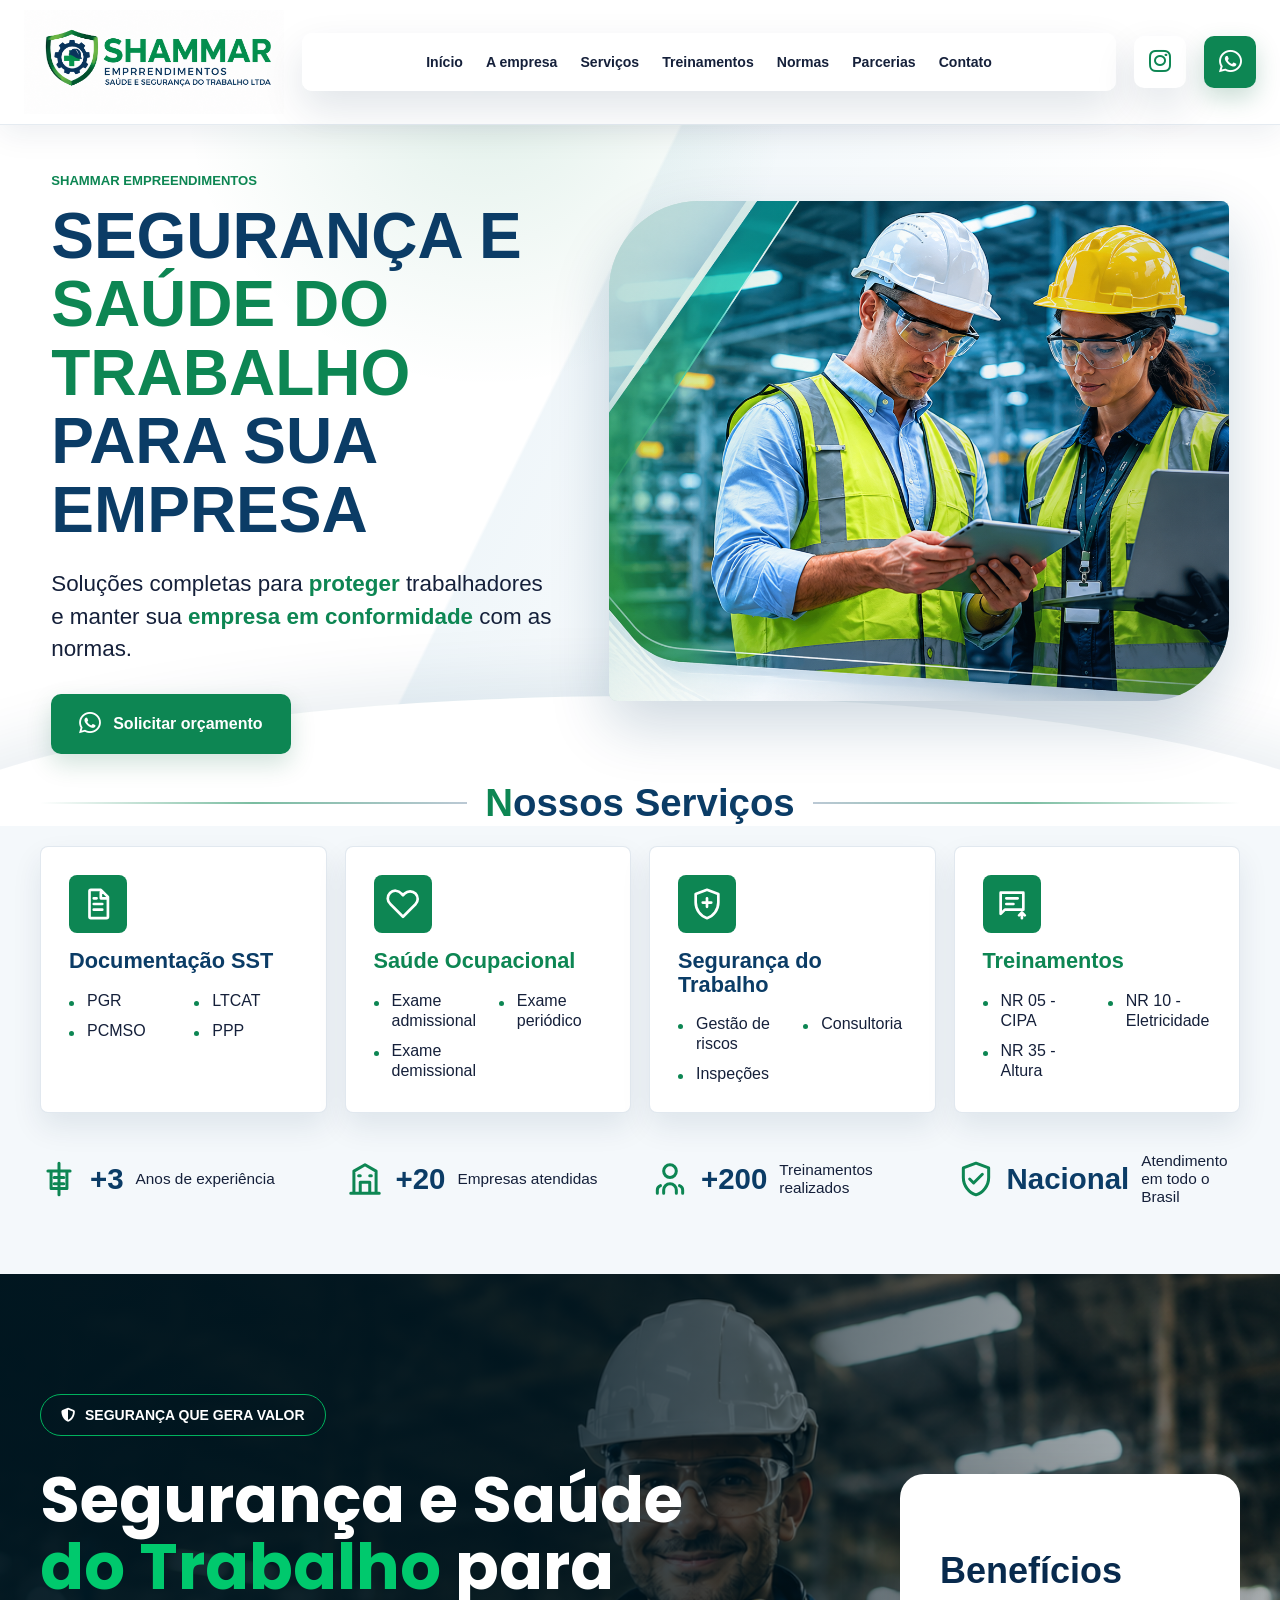
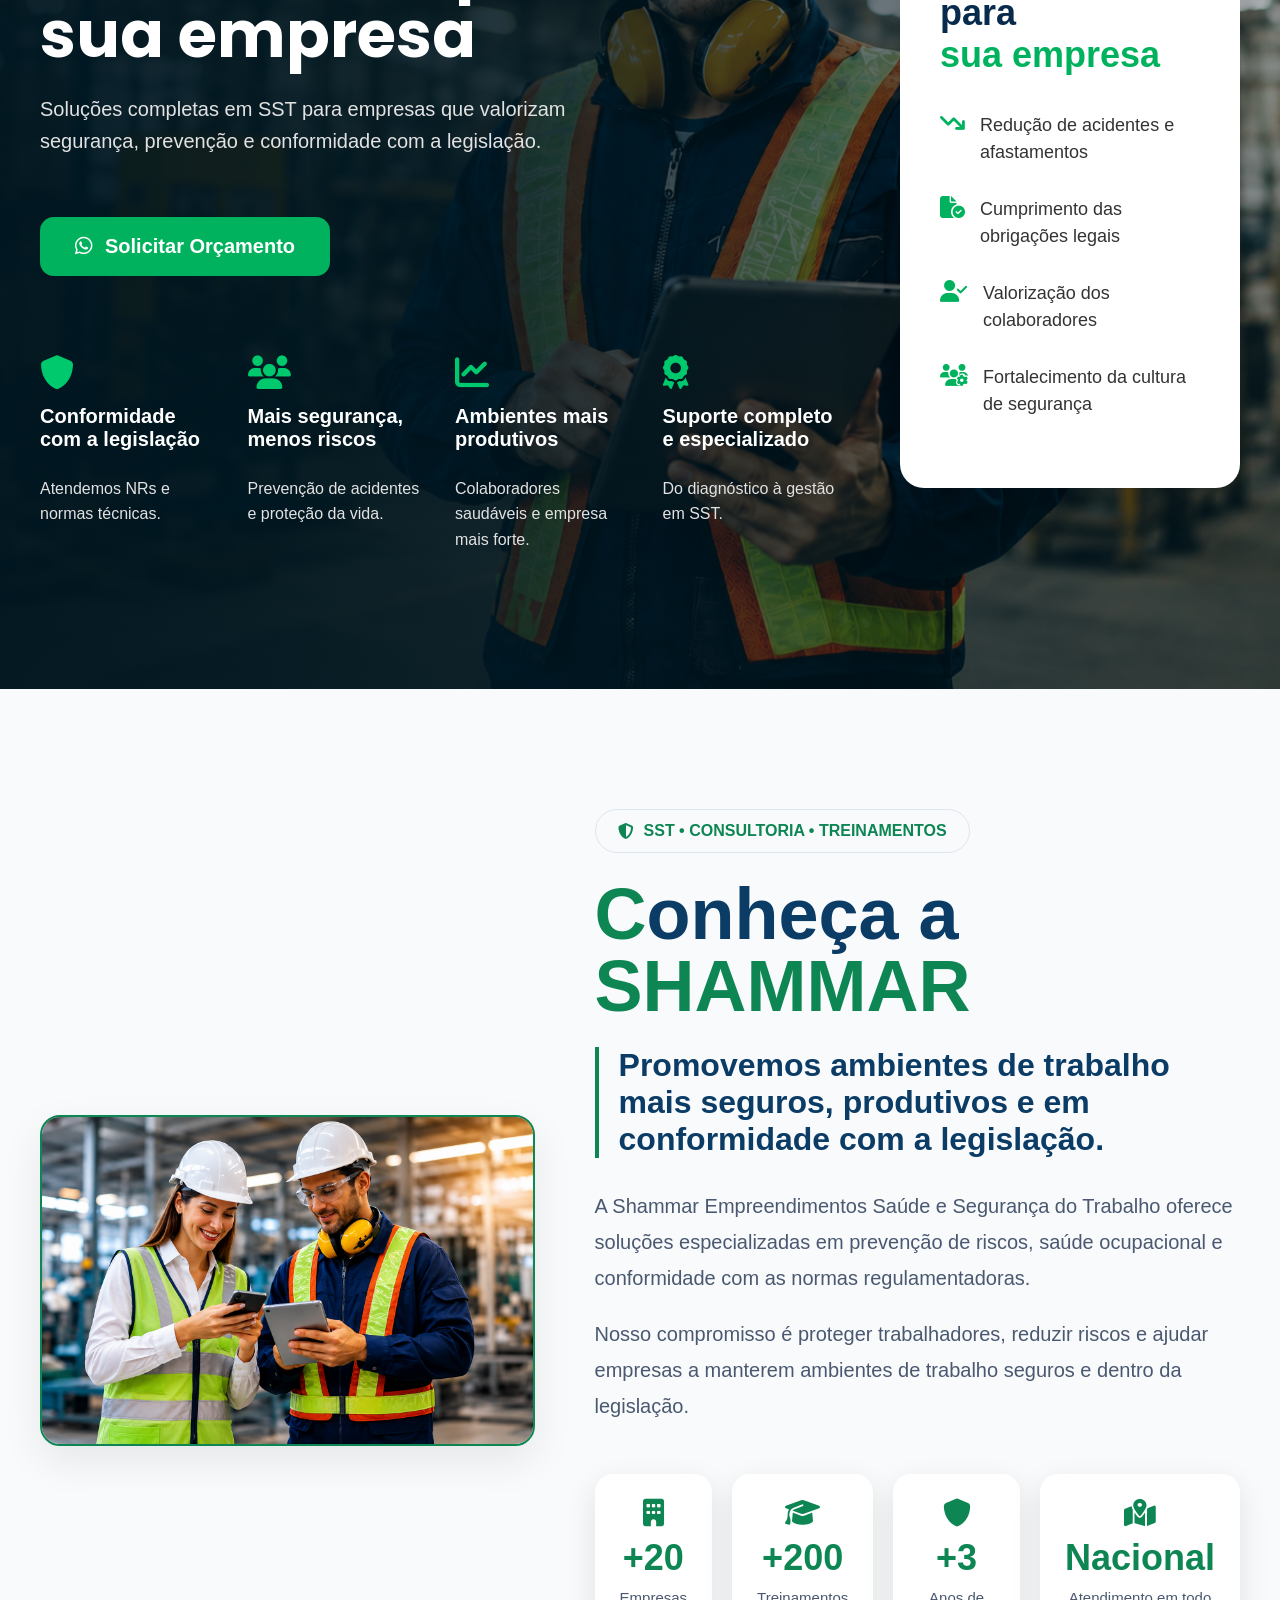
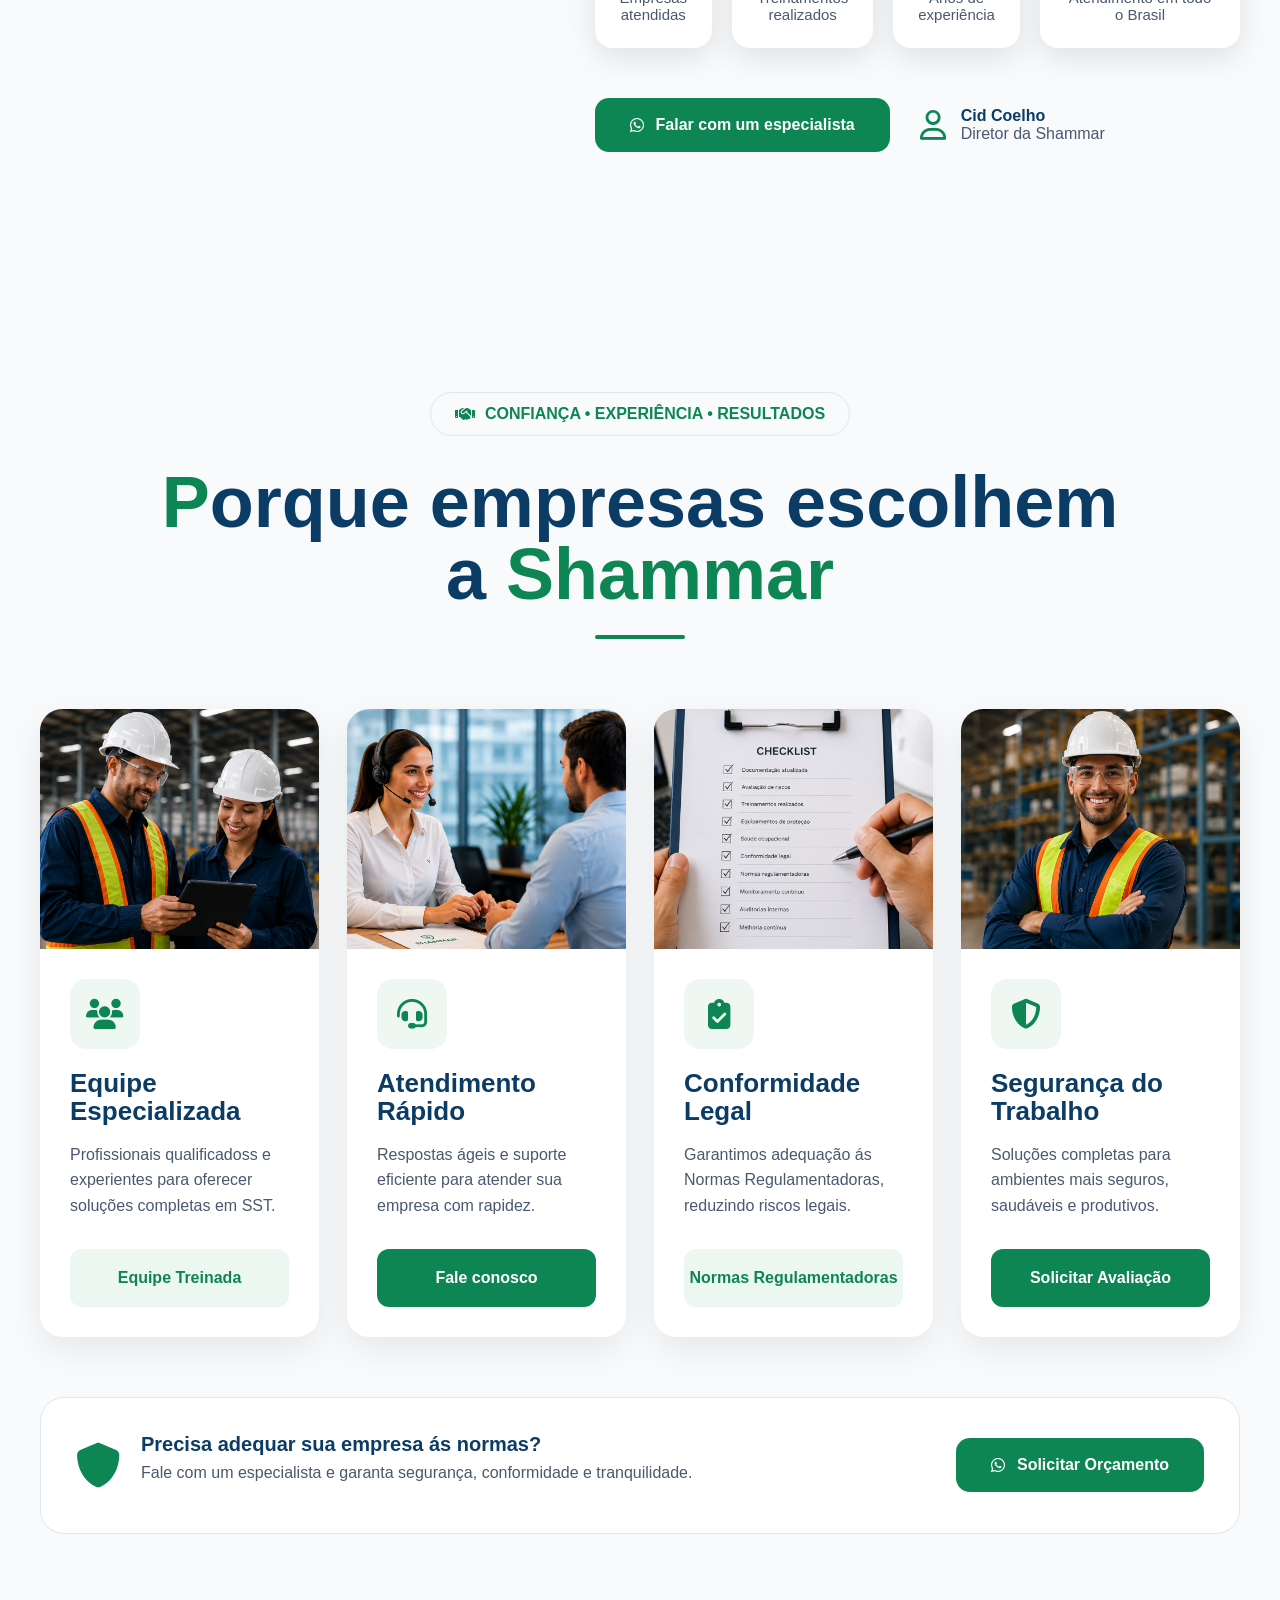
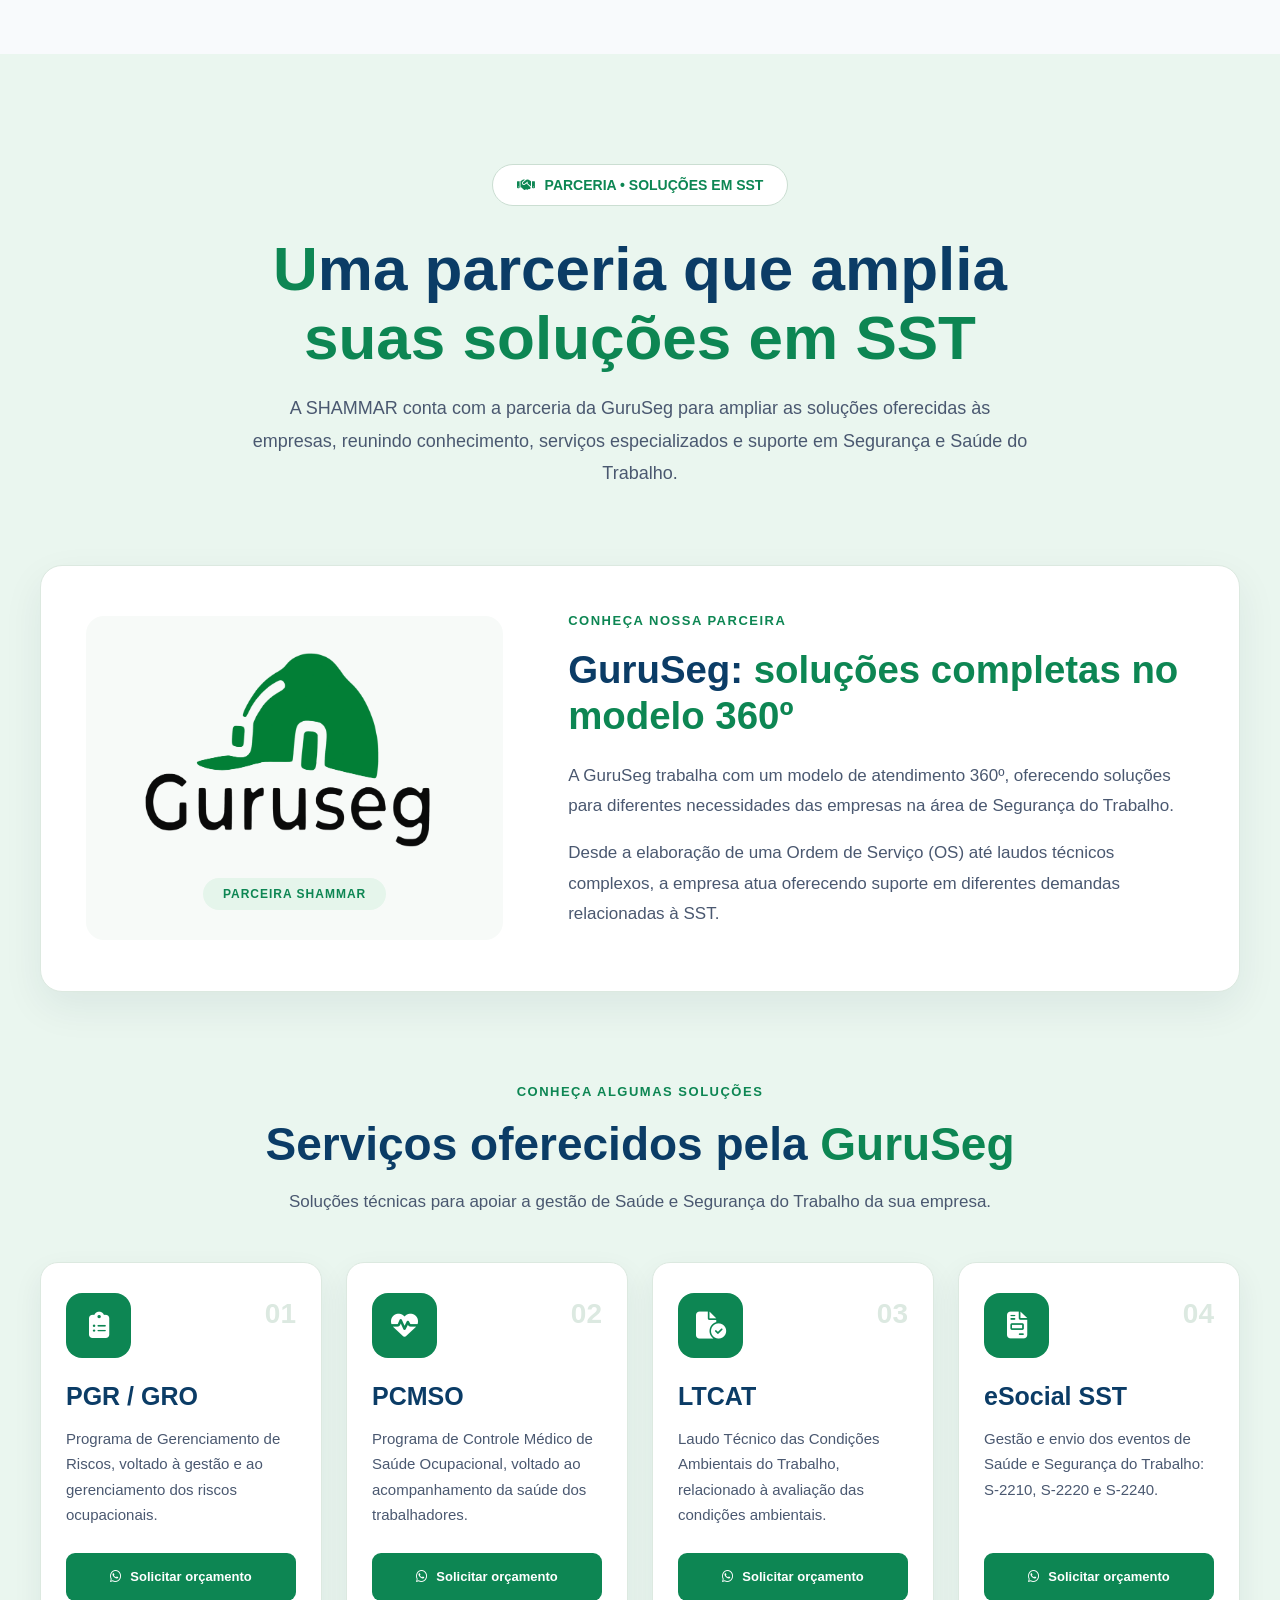
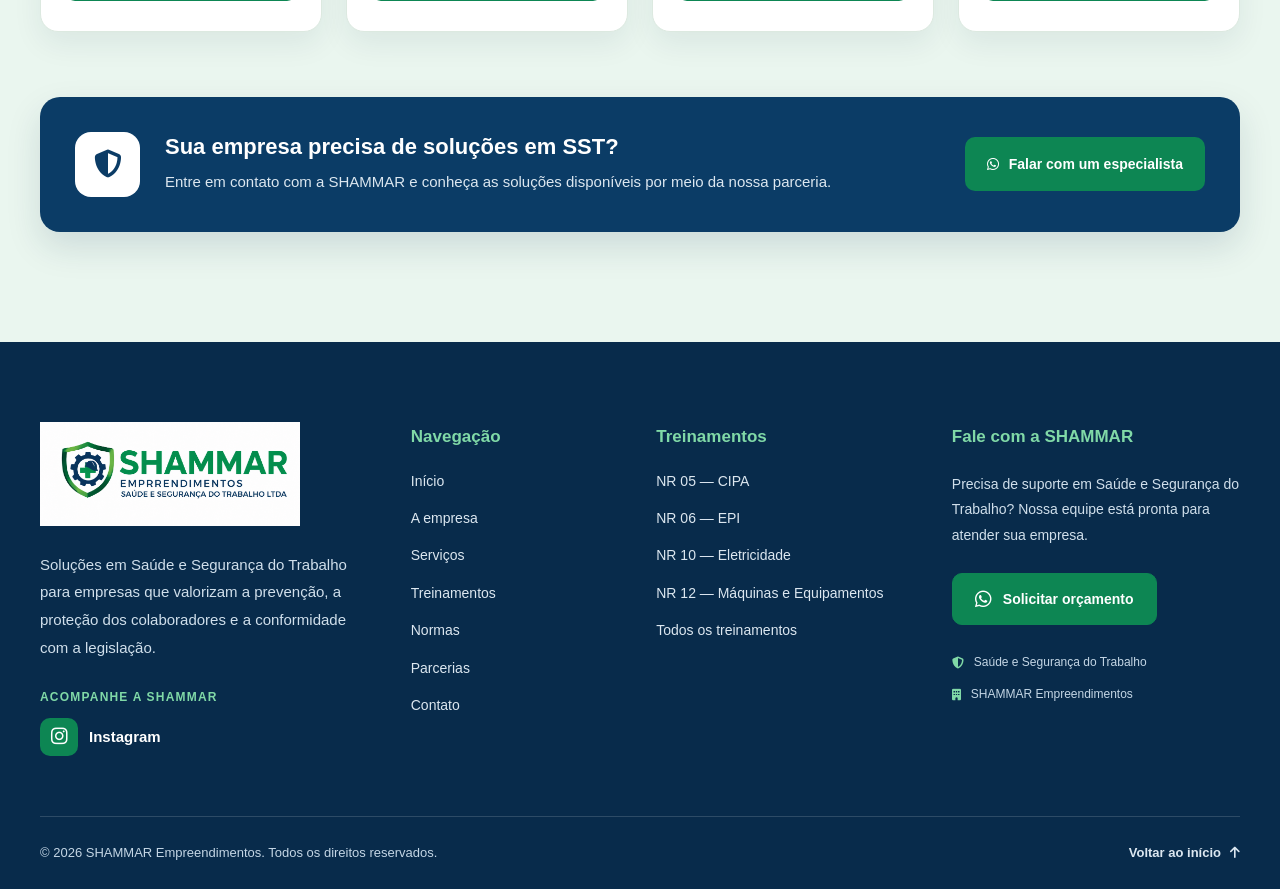
==== commit 98851f7b: "index.html e styles.css 2026/11/16 Botão do WhatsApp do header, e responsividade para página nr06 no" ====
--- a/index.html
+++ b/index.html
@@ -63,8 +63,6 @@
 >
     <i class="fa-brands fa-whatsapp" aria-hidden="true"></i>
 </a>
-
-
         
       </nav>
       
@@ -75,16 +73,12 @@
           <p class="hero-text">
             Soluções completas para <strong class="h1strong">proteger</strong> trabalhadores e manter sua <strong class="h1strong">empresa em conformidade</strong> com as normas.
           </p>
-          <div class="hero-actions">
-            <a class="primary-action" data-whatsapp href="#">
-              <span class="button-icon">
-                <svg viewBox="0 0 24 24" aria-hidden="true">
-                  <path d="M12 2.2a9.7 9.7 0 0 0-8.36 14.62L2.5 21.5l4.8-1.1A9.68 9.68 0 1 0 12 2.2Zm-3.06 5.7c-.18 0-.46.06-.7.34-.25.28-.94.92-.94 2.24 0 1.32.96 2.6 1.1 2.78.13.18 1.9 2.9 4.61 4.07.64.28 1.15.44 1.54.56.65.2 1.24.17 1.7.1.52-.08 1.6-.65 1.82-1.28.23-.63.23-1.17.16-1.28-.07-.12-.25-.18-.52-.31-.27-.14-1.6-.8-1.85-.88-.25-.1-.43-.14-.61.13-.18.27-.7.88-.86 1.06-.16.18-.32.2-.59.07-.27-.14-1.13-.42-2.15-1.33-.8-.72-1.34-1.6-1.5-1.87-.15-.27-.01-.42.12-.55.12-.12.27-.32.4-.47.14-.16.18-.27.27-.45.1-.18.05-.34-.02-.48-.07-.13-.6-1.45-.83-1.98-.22-.52-.44-.45-.61-.46h-.54Z" />
-                </svg>
-              </span>
-              Solicitar orçamento
-            </a>
-          </div>
+         <div class="hero-actions">
+    <a class="primary-action" data-whatsapp href="#">
+        <i class="fa-brands fa-whatsapp" aria-hidden="true"></i>
+        Solicitar orçamento
+    </a>
+</div>
         </div>
 
         <figure class="hero-media">
--- a/styles.css
+++ b/styles.css
@@ -2621,3 +2621,65 @@
     }
 
 }
+
+
+/* =========================================
+   BOTÃO WHATSAPP — HERO PRINCIPAL
+========================================= */
+
+.hero-actions .primary-action {
+    display: inline-flex;
+    align-items: center;
+    justify-content: center;
+    gap: 12px;
+
+    min-height: 60px;
+    padding: 0 28px;
+
+    background: var(--green);
+    color: #ffffff;
+
+    border: none;
+    border-radius: 10px;
+
+    font-size: clamp(1rem, 1.2vw, 1.15rem);
+    font-weight: 700;
+    text-decoration: none;
+
+    transition:
+        background .25s ease,
+        transform .25s ease,
+        box-shadow .25s ease;
+
+    box-shadow: 0 10px 24px rgba(8, 102, 63, .18);
+}
+
+/* ÍCONE WHATSAPP */
+
+.hero-actions .primary-action i {
+    display: inline-flex;
+    align-items: center;
+    justify-content: center;
+
+    font-size: 25px;
+    line-height: 1;
+}
+
+/* EFEITO HOVER */
+
+.hero-actions .primary-action:hover,
+.hero-actions .primary-action:focus-visible {
+    background: var(--green-dark);
+    color: #ffffff;
+    transform: translateY(-3px);
+    box-shadow: 0 14px 28px rgba(8, 102, 63, .25);
+}
+
+/* MOBILE */
+
+@media (max-width: 720px) {
+    .hero-actions .primary-action {
+        width: 100%;
+        justify-content: center;
+    }
+}
